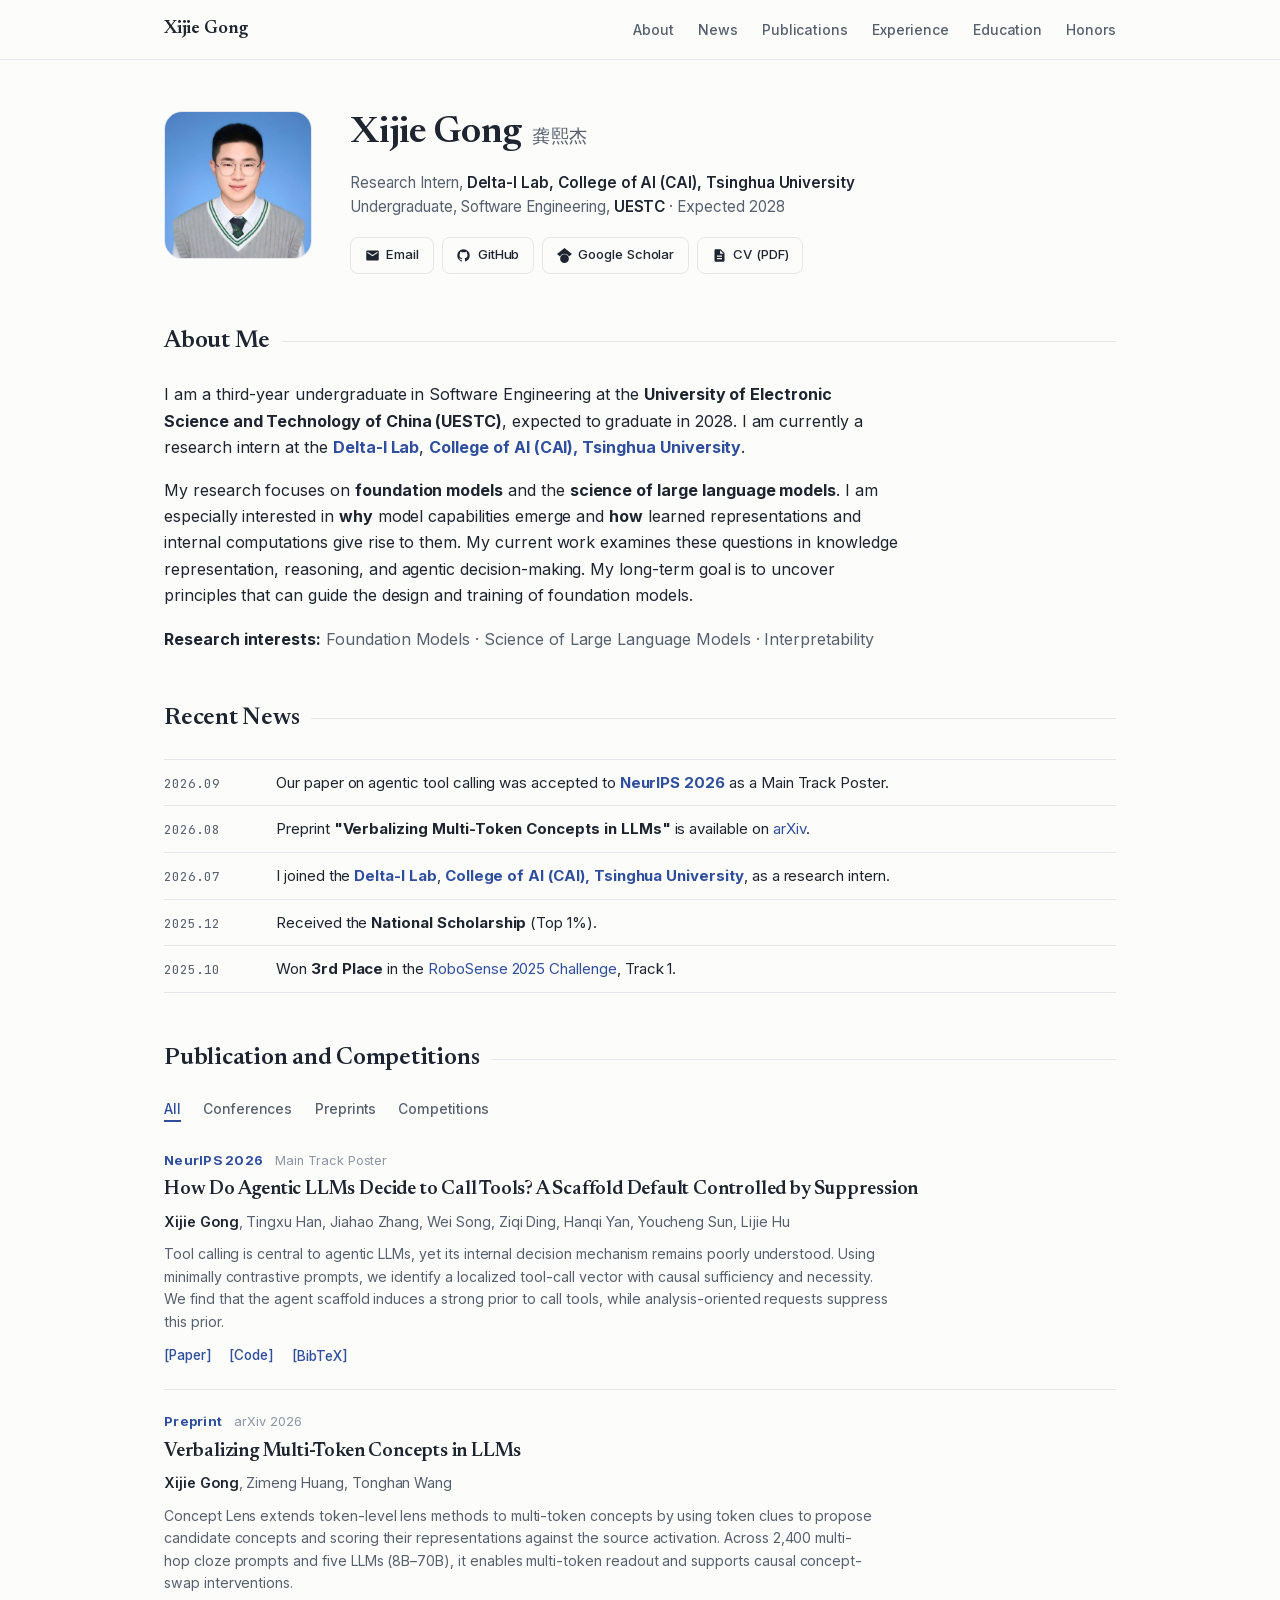
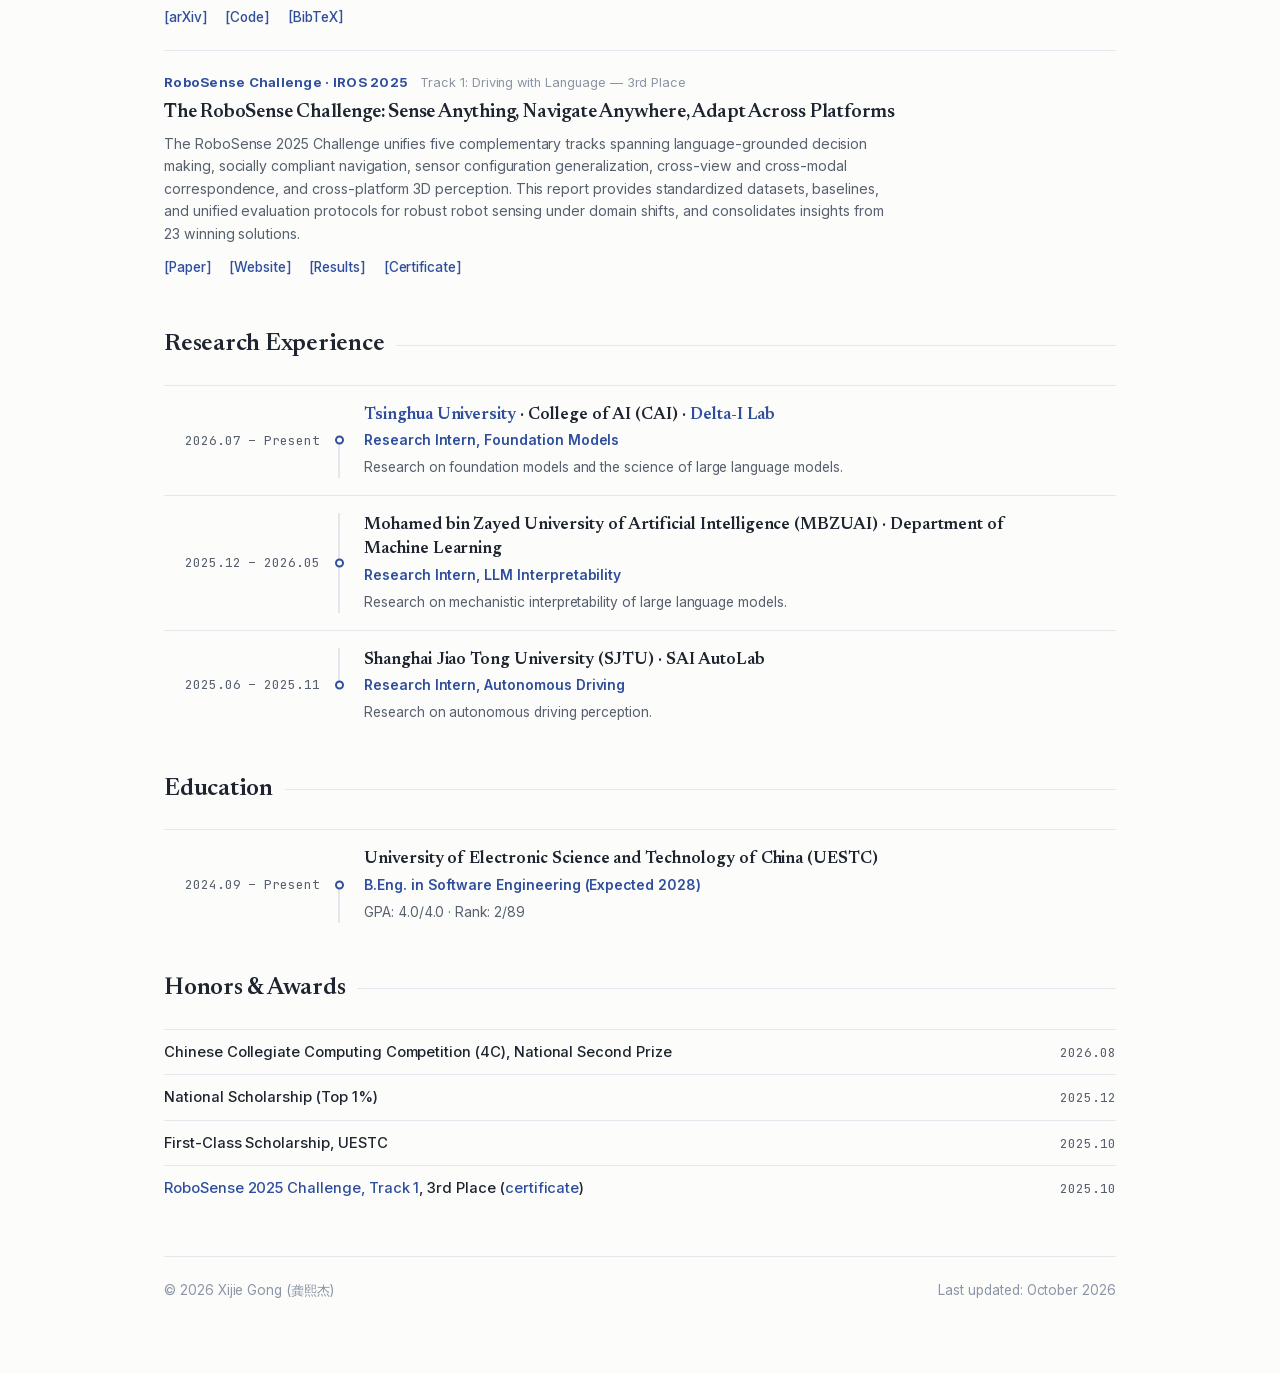
==== index.html @ c019a94d "Update education, news, and research experience sections" ====
<!DOCTYPE html>
<html lang="en">
<head>
  <meta charset="UTF-8">
  <meta name="viewport" content="width=device-width, initial-scale=1.0">
  <title>Xijie Gong (龚熙杰)</title>
  <meta name="description" content="Academic homepage of Xijie Gong (龚熙杰). Third-year undergraduate in Software Engineering at UESTC, research intern at Delta-I Lab, College of AI (CAI), Tsinghua University. Research on foundation models and the science of large language models, spanning knowledge representation, reasoning, and agentic decision-making.">
  <link rel="icon" type="image/svg+xml" href="assets/favicon.svg">
  <link rel="stylesheet" href="assets/fonts/fonts.css">
  <link rel="stylesheet" href="style.css">
</head>
<body>

  <!-- TOP NAVBAR -->
  <nav class="navbar">
    <div class="nav-container">
      <div class="nav-brand">Xijie Gong</div>
      <ul class="nav-links">
        <li><a class="nav-link" href="#about">About</a></li>
        <li><a class="nav-link" href="#news">News</a></li>
        <li><a class="nav-link" href="#publications">Publications</a></li>
        <li><a class="nav-link" href="#experience">Experience</a></li>
        <li><a class="nav-link" href="#education">Education</a></li>
        <li><a class="nav-link" href="#awards">Honors</a></li>
      </ul>
    </div>
  </nav>

  <!-- PAGE CONTENT -->
  <div class="page-wrap">

    <!-- HERO SECTION -->
    <header class="hero" id="home">
      <div class="hero-avatar">
        <img class="avatar-img" src="assets/avatar.jpg" alt="Xijie Gong">
      </div>
      <div class="hero-info">
        <div class="hero-title-row">
          <h1 class="hero-name">Xijie Gong</h1>
          <span class="hero-cn-name">龚熙杰</span>
        </div>
        <div class="hero-affils">
          <div class="hero-affil">Research Intern, <strong>Delta-I Lab, College of AI (CAI), Tsinghua University</strong></div>
          <div class="hero-affil">Undergraduate, Software Engineering, <strong>UESTC</strong> &middot; Expected 2028</div>
        </div>
        <div class="hero-socials">
          <a class="hero-btn" href="mailto:gongxijie99@gmail.com">
            <svg viewBox="0 0 24 24"><path d="M20 4H4c-1.1 0-1.99.9-1.99 2L2 18c0 1.1.9 2 2 2h16c1.1 0 2-.9 2-2V6c0-1.1-.9-2-2-2zm0 4l-8 5-8-5V6l8 5 8-5v2z"/></svg>
            Email
          </a>
          <a class="hero-btn" href="https://github.com/XijieGo" target="_blank" rel="noopener">
            <svg viewBox="0 0 24 24"><path d="M12 2A10 10 0 0 0 2 12c0 4.42 2.87 8.17 6.84 9.5.5.08.66-.23.66-.5v-1.69c-2.77.6-3.36-1.34-3.36-1.34-.46-1.16-1.11-1.47-1.11-1.47-.91-.62.07-.6.07-.6 1 .07 1.53 1.03 1.53 1.03.87 1.52 2.34 1.07 2.91.83.1-.65.35-1.09.63-1.34-2.22-.25-4.55-1.11-4.55-4.92 0-1.11.38-2 1.03-2.71-.1-.25-.45-1.29.1-2.64 0 0 .84-.27 2.75 1.02.79-.22 1.65-.33 2.5-.33.85 0 1.71.11 2.5.33 1.91-1.29 2.75-1.02 2.75-1.02.55 1.35.2 2.39.1 2.64.65.71 1.03 1.6 1.03 2.71 0 3.82-2.34 4.66-4.57 4.91.36.31.69.92.69 1.85V21c0 .27.16.59.67.5C19.14 20.16 22 16.42 22 12A10 10 0 0 0 12 2z"/></svg>
            GitHub
          </a>
          <a class="hero-btn" href="https://scholar.google.com/citations?user=tP0Wqe4AAAAJ&hl=zh-CN" target="_blank" rel="noopener">
            <svg viewBox="0 0 24 24"><path d="M12 24a7 7 0 1 1 0-14 7 7 0 0 1 0 14zm0-24L0 9.5l4.838 3.94A8 8 0 0 1 12 9a8 8 0 0 1 7.162 4.44L24 9.5z"/></svg>
            Google Scholar
          </a>
          <a class="hero-btn" href="assets/cv.pdf" target="_blank" rel="noopener">
            <svg viewBox="0 0 24 24"><path d="M14 2H6c-1.1 0-1.99.9-1.99 2L4 20c0 1.1.89 2 1.99 2H18c1.1 0 2-.9 2-2V8l-6-6zm2 16H8v-2h8v2zm0-4H8v-2h8v2zm-3-5V3.5L18.5 9H13z"/></svg>
            CV (PDF)
          </a>
        </div>
      </div>
    </header>

    <!-- ABOUT ME -->
    <section class="section" id="about">
      <h2 class="section-title">About Me</h2>
      <div class="about">
        <p>
          I am a third-year undergraduate in Software Engineering at the <strong>University of Electronic Science and Technology of China (UESTC)</strong>, expected to graduate in 2028. I am currently a research intern at the <a href="https://tonghanwang.github.io/" target="_blank" rel="noopener"><strong>Delta-I Lab</strong></a>, <a href="https://collegeai.tsinghua.edu.cn/en/" target="_blank" rel="noopener"><strong>College of AI (CAI), Tsinghua University</strong></a>.
        </p>
        <p>
          My research focuses on <strong>foundation models</strong> and the <strong>science of large language models</strong>. I am especially interested in <strong>why</strong> model capabilities emerge and <strong>how</strong> learned representations and internal computations give rise to them. My current work examines these questions in knowledge representation, reasoning, and agentic decision-making. My long-term goal is to uncover principles that can guide the design and training of foundation models.
        </p>
        <p class="research-line">
          <strong>Research interests:</strong> Foundation Models &middot; Science of Large Language Models &middot; Interpretability
        </p>
      </div>
    </section>

    <!-- RECENT NEWS -->
    <section class="section" id="news">
      <h2 class="section-title">Recent News</h2>
      <div class="news-list">
        <div class="news-item">
          <span class="news-date">2026.09</span>
          <span>Our paper on agentic tool calling was accepted to <a href="https://neurips.cc/virtual/2026/poster/148769" target="_blank" rel="noopener"><strong>NeurIPS 2026</strong></a> as a Main Track Poster.</span>
        </div>
        <div class="news-item">
          <span class="news-date">2026.08</span>
          <span>Preprint <strong>"Verbalizing Multi-Token Concepts in LLMs"</strong> is available on <a href="https://arxiv.org/abs/2608.31084" target="_blank" rel="noopener">arXiv</a>.</span>
        </div>
        <div class="news-item">
          <span class="news-date">2026.07</span>
          <span>I joined the <a href="https://tonghanwang.github.io/" target="_blank" rel="noopener"><strong>Delta-I Lab</strong></a>, <a href="https://collegeai.tsinghua.edu.cn/en/" target="_blank" rel="noopener"><strong>College of AI (CAI), Tsinghua University</strong></a>, as a research intern.</span>
        </div>
        <div class="news-item">
          <span class="news-date">2025.12</span>
          <span>Received the <strong>National Scholarship</strong> (Top 1%).</span>
        </div>
        <div class="news-item">
          <span class="news-date">2025.10</span>
          <span>Won <strong>3rd Place</strong> in the <a href="https://robosense2025.github.io/#awards" target="_blank" rel="noopener">RoboSense 2025 Challenge</a>, Track 1.</span>
        </div>
      </div>
    </section>

    <!-- PUBLICATIONS -->
    <section class="section" id="publications">
      <h2 class="section-title">Publication and Competitions</h2>

      <div class="pub-filter-row">
        <button class="filter-btn active" onclick="filterPubs('all', this)">All</button>
        <button class="filter-btn" onclick="filterPubs('conference', this)">Conferences</button>
        <button class="filter-btn" onclick="filterPubs('preprint', this)">Preprints</button>
        <button class="filter-btn" onclick="filterPubs('competition', this)">Competitions</button>
      </div>

      <!-- Paper 1: NeurIPS 2026 -->
      <div class="pub-entry" data-cat="conference">
        <div class="pub-meta">
          <span class="pub-venue">NeurIPS 2026</span>
          <span class="pub-track">Main Track Poster</span>
        </div>
        <h3 class="pub-title">How Do Agentic LLMs Decide to Call Tools? A Scaffold Default Controlled by Suppression</h3>
        <div class="pub-authors">
          <strong>Xijie Gong</strong>, Tingxu Han, Jiahao Zhang, Wei Song, Ziqi Ding, Hanqi Yan, Youcheng Sun, Lijie Hu
        </div>
        <p class="pub-abstract">
          Tool calling is central to agentic LLMs, yet its internal decision mechanism remains poorly understood. Using minimally contrastive prompts, we identify a localized tool-call vector with causal sufficiency and necessity. We find that the agent scaffold induces a strong prior to call tools, while analysis-oriented requests suppress this prior.
        </p>
        <div class="pub-links">
          <a class="btn-link" href="https://neurips.cc/virtual/2026/poster/148769" target="_blank" rel="noopener">[Paper]</a>
          <a class="btn-link" href="https://anonymous.4open.science/r/MI4ToolCalling" target="_blank" rel="noopener">[Code]</a>
          <button class="btn-link" onclick="toggleBib('bib-1')">[BibTeX]</button>
        </div>
        <div class="bibtex-pane" id="bib-1">
          <button class="copy-btn" onclick="copyBib('bib-1')">Copy</button>
@inproceedings{gong2026agentic,
  title     = {How Do Agentic LLMs Decide to Call Tools? A Scaffold Default Controlled by Suppression},
  author    = {Gong, Xijie and Han, Tingxu and Zhang, Jiahao and Song, Wei and Ding, Ziqi and Yan, Hanqi and Sun, Youcheng and Hu, Lijie},
  booktitle = {Advances in Neural Information Processing Systems (NeurIPS)},
  year      = {2026}
}</div>
      </div>

      <!-- Paper 2: Preprint -->
      <div class="pub-entry" data-cat="preprint">
        <div class="pub-meta">
          <span class="pub-venue">Preprint</span>
          <span class="pub-track">arXiv 2026</span>
        </div>
        <h3 class="pub-title">Verbalizing Multi-Token Concepts in LLMs</h3>
        <div class="pub-authors">
          <strong>Xijie Gong</strong>, Zimeng Huang, Tonghan Wang
        </div>
        <p class="pub-abstract">
          Concept Lens extends token-level lens methods to multi-token concepts by using token clues to propose candidate concepts and scoring their representations against the source activation. Across 2,400 multi-hop cloze prompts and five LLMs (8B&ndash;70B), it enables multi-token readout and supports causal concept-swap interventions.
        </p>
        <div class="pub-links">
          <a class="btn-link" href="https://arxiv.org/abs/2608.31084" target="_blank" rel="noopener">[arXiv]</a>
          <a class="btn-link" href="https://github.com/XijieGo/c-lens" target="_blank" rel="noopener">[Code]</a>
          <button class="btn-link" onclick="toggleBib('bib-2')">[BibTeX]</button>
        </div>
        <div class="bibtex-pane" id="bib-2">
          <button class="copy-btn" onclick="copyBib('bib-2')">Copy</button>
@article{gong2026verbalizing,
  title   = {Verbalizing Multi-Token Concepts in LLMs},
  author  = {Gong, Xijie and Huang, Zimeng and Wang, Tonghan},
  journal = {arXiv preprint arXiv:2608.31084},
  year    = {2026}
}</div>
      </div>

      <!-- Challenge: RoboSense Challenge @ IROS 2025 -->
      <div class="pub-entry" data-cat="competition">
        <div class="pub-meta">
          <span class="pub-venue">RoboSense Challenge &middot; IROS 2025</span>
          <span class="pub-track">Track 1: Driving with Language &mdash; 3rd Place</span>
        </div>
        <h3 class="pub-title">The RoboSense Challenge: Sense Anything, Navigate Anywhere, Adapt Across Platforms</h3>
        <p class="pub-abstract">
          The RoboSense 2025 Challenge unifies five complementary tracks spanning language-grounded decision making, socially compliant navigation, sensor configuration generalization, cross-view and cross-modal correspondence, and cross-platform 3D perception. This report provides standardized datasets, baselines, and unified evaluation protocols for robust robot sensing under domain shifts, and consolidates insights from 23 winning solutions.
        </p>
        <div class="pub-links">
          <a class="btn-link" href="https://arxiv.org/abs/2601.05014" target="_blank" rel="noopener">[Paper]</a>
          <a class="btn-link" href="https://robosense2025.github.io/" target="_blank" rel="noopener">[Website]</a>
          <a class="btn-link" href="https://robosense2025.github.io/#awards" target="_blank" rel="noopener">[Results]</a>
          <a class="btn-link" href="https://github.com/robosense2025/toolkit/blob/main/certificates/Track1_AutoRobots.pdf" target="_blank" rel="noopener">[Certificate]</a>
        </div>
      </div>
    </section>

    <!-- RESEARCH EXPERIENCE -->
    <section class="section" id="experience">
      <h2 class="section-title">Research Experience</h2>
      <div class="exp-list">
        <div class="exp-block">
          <div class="exp-time">2026.07 &ndash; Present</div>
          <div class="exp-main">
            <div class="exp-title"><a href="https://collegeai.tsinghua.edu.cn/en/" target="_blank" rel="noopener">Tsinghua University</a> &middot; College of AI (CAI) &middot; <a href="https://tonghanwang.github.io/" target="_blank" rel="noopener">Delta-I Lab</a></div>
            <div class="exp-sub">Research Intern, Foundation Models</div>
            <div class="exp-desc">
              Research on foundation models and the science of large language models.
            </div>
          </div>
        </div>
        <div class="exp-block">
          <div class="exp-time">2025.12 &ndash; 2026.05</div>
          <div class="exp-main">
            <div class="exp-title">Mohamed bin Zayed University of Artificial Intelligence (MBZUAI) &middot; Department of Machine Learning</div>
            <div class="exp-sub">Research Intern, LLM Interpretability</div>
            <div class="exp-desc">
              Research on mechanistic interpretability of large language models.
            </div>
          </div>
        </div>
        <div class="exp-block">
          <div class="exp-time">2025.06 &ndash; 2025.11</div>
          <div class="exp-main">
            <div class="exp-title">Shanghai Jiao Tong University (SJTU) &middot; SAI AutoLab</div>
            <div class="exp-sub">Research Intern, Autonomous Driving</div>
            <div class="exp-desc">
              Research on autonomous driving perception.
            </div>
          </div>
        </div>
      </div>
    </section>

    <!-- EDUCATION -->
    <section class="section" id="education">
      <h2 class="section-title">Education</h2>
      <div class="exp-list">
        <div class="exp-block">
          <div class="exp-time">2024.09 &ndash; Present</div>
          <div class="exp-main">
            <div class="exp-title">University of Electronic Science and Technology of China (UESTC)</div>
            <div class="exp-sub">B.Eng. in Software Engineering (Expected 2028)</div>
            <div class="exp-desc">GPA: 4.0/4.0 &middot; Rank: 2/89</div>
          </div>
        </div>
      </div>
    </section>

    <!-- HONORS -->
    <section class="section" id="awards">
      <h2 class="section-title">Honors &amp; Awards</h2>
      <div class="award-list">
        <div class="award-row">
          <span class="award-title">Chinese Collegiate Computing Competition (4C), National Second Prize</span>
          <span class="award-date">2026.08</span>
        </div>
        <div class="award-row">
          <span class="award-title">National Scholarship (Top 1%)</span>
          <span class="award-date">2025.12</span>
        </div>
        <div class="award-row">
          <span class="award-title">First-Class Scholarship, UESTC</span>
          <span class="award-date">2025.10</span>
        </div>
        <div class="award-row">
          <span class="award-title"><a href="https://robosense2025.github.io/#awards" target="_blank" rel="noopener">RoboSense 2025 Challenge, Track 1</a>, 3rd Place (<a href="https://github.com/robosense2025/toolkit/blob/main/certificates/Track1_AutoRobots.pdf" target="_blank" rel="noopener">certificate</a>)</span>
          <span class="award-date">2025.10</span>
        </div>
      </div>
    </section>

    <!-- FOOTER -->
    <footer class="site-footer">
      <span>&copy; 2026 Xijie Gong (龚熙杰)</span>
      <span>Last updated: October 2026</span>
    </footer>

  </div>

  <script>
    // BibTeX toggler
    function toggleBib(id) {
      const box = document.getElementById(id);
      if (box) {
        box.classList.toggle('show');
      }
    }

    function copyBib(id) {
      const box = document.getElementById(id);
      if (box) {
        const text = box.innerText.replace('Copy', '').trim();
        navigator.clipboard.writeText(text).then(() => {
          const btn = box.querySelector('.copy-btn');
          if (btn) {
            btn.textContent = 'Copied!';
            setTimeout(() => { btn.textContent = 'Copy'; }, 2000);
          }
        });
      }
    }

    // Publication filter
    function filterPubs(cat, el) {
      const btns = document.querySelectorAll('.filter-btn');
      btns.forEach(b => b.classList.remove('active'));
      el.classList.add('active');

      const entries = document.querySelectorAll('.pub-entry');
      entries.forEach(entry => {
        if (cat === 'all' || entry.getAttribute('data-cat') === cat) {
          entry.style.display = 'block';
        } else {
          entry.style.display = 'none';
        }
      });
    }
  </script>
</body>
</html>
---- assets/fonts/fonts.css ----
/* Locally Hosted Google Fonts for 100% Reliability and Speed */

/* latin-ext */
@font-face {
  font-family: 'Inter';
  font-style: normal;
  font-weight: 400;
  font-display: swap;
  src: url(inter_normal_400_0.woff2) format('woff2');
  unicode-range: U+0100-02BA, U+02BD-02C5, U+02C7-02CC, U+02CE-02D7, U+02DD-02FF, U+0304, U+0308, U+0329, U+1D00-1DBF, U+1E00-1E9F, U+1EF2-1EFF, U+2020, U+20A0-20AB, U+20AD-20C0, U+2113, U+2C60-2C7F, U+A720-A7FF;
}

/* latin */
@font-face {
  font-family: 'Inter';
  font-style: normal;
  font-weight: 400;
  font-display: swap;
  src: url(inter_normal_400_1.woff2) format('woff2');
  unicode-range: U+0000-00FF, U+0131, U+0152-0153, U+02BB-02BC, U+02C6, U+02DA, U+02DC, U+0304, U+0308, U+0329, U+2000-206F, U+20AC, U+2122, U+2191, U+2193, U+2212, U+2215, U+FEFF, U+FFFD;
}

/* latin-ext */
@font-face {
  font-family: 'Inter';
  font-style: normal;
  font-weight: 500;
  font-display: swap;
  src: url(inter_normal_400_0.woff2) format('woff2');
  unicode-range: U+0100-02BA, U+02BD-02C5, U+02C7-02CC, U+02CE-02D7, U+02DD-02FF, U+0304, U+0308, U+0329, U+1D00-1DBF, U+1E00-1E9F, U+1EF2-1EFF, U+2020, U+20A0-20AB, U+20AD-20C0, U+2113, U+2C60-2C7F, U+A720-A7FF;
}

/* latin */
@font-face {
  font-family: 'Inter';
  font-style: normal;
  font-weight: 500;
  font-display: swap;
  src: url(inter_normal_400_1.woff2) format('woff2');
  unicode-range: U+0000-00FF, U+0131, U+0152-0153, U+02BB-02BC, U+02C6, U+02DA, U+02DC, U+0304, U+0308, U+0329, U+2000-206F, U+20AC, U+2122, U+2191, U+2193, U+2212, U+2215, U+FEFF, U+FFFD;
}

/* latin-ext */
@font-face {
  font-family: 'Inter';
  font-style: normal;
  font-weight: 600;
  font-display: swap;
  src: url(inter_normal_400_0.woff2) format('woff2');
  unicode-range: U+0100-02BA, U+02BD-02C5, U+02C7-02CC, U+02CE-02D7, U+02DD-02FF, U+0304, U+0308, U+0329, U+1D00-1DBF, U+1E00-1E9F, U+1EF2-1EFF, U+2020, U+20A0-20AB, U+20AD-20C0, U+2113, U+2C60-2C7F, U+A720-A7FF;
}

/* latin */
@font-face {
  font-family: 'Inter';
  font-style: normal;
  font-weight: 600;
  font-display: swap;
  src: url(inter_normal_400_1.woff2) format('woff2');
  unicode-range: U+0000-00FF, U+0131, U+0152-0153, U+02BB-02BC, U+02C6, U+02DA, U+02DC, U+0304, U+0308, U+0329, U+2000-206F, U+20AC, U+2122, U+2191, U+2193, U+2212, U+2215, U+FEFF, U+FFFD;
}

/* latin-ext */
@font-face {
  font-family: 'Inter';
  font-style: normal;
  font-weight: 700;
  font-display: swap;
  src: url(inter_normal_400_0.woff2) format('woff2');
  unicode-range: U+0100-02BA, U+02BD-02C5, U+02C7-02CC, U+02CE-02D7, U+02DD-02FF, U+0304, U+0308, U+0329, U+1D00-1DBF, U+1E00-1E9F, U+1EF2-1EFF, U+2020, U+20A0-20AB, U+20AD-20C0, U+2113, U+2C60-2C7F, U+A720-A7FF;
}

/* latin */
@font-face {
  font-family: 'Inter';
  font-style: normal;
  font-weight: 700;
  font-display: swap;
  src: url(inter_normal_400_1.woff2) format('woff2');
  unicode-range: U+0000-00FF, U+0131, U+0152-0153, U+02BB-02BC, U+02C6, U+02DA, U+02DC, U+0304, U+0308, U+0329, U+2000-206F, U+20AC, U+2122, U+2191, U+2193, U+2212, U+2215, U+FEFF, U+FFFD;
}

/* latin-ext */
@font-face {
  font-family: 'JetBrains Mono';
  font-style: normal;
  font-weight: 400;
  font-display: swap;
  src: url(jetbrains_mono_normal_400_8.woff2) format('woff2');
  unicode-range: U+0100-02BA, U+02BD-02C5, U+02C7-02CC, U+02CE-02D7, U+02DD-02FF, U+0304, U+0308, U+0329, U+1D00-1DBF, U+1E00-1E9F, U+1EF2-1EFF, U+2020, U+20A0-20AB, U+20AD-20C0, U+2113, U+2C60-2C7F, U+A720-A7FF;
}

/* latin */
@font-face {
  font-family: 'JetBrains Mono';
  font-style: normal;
  font-weight: 400;
  font-display: swap;
  src: url(jetbrains_mono_normal_400_9.woff2) format('woff2');
  unicode-range: U+0000-00FF, U+0131, U+0152-0153, U+02BB-02BC, U+02C6, U+02DA, U+02DC, U+0304, U+0308, U+0329, U+2000-206F, U+20AC, U+2122, U+2191, U+2193, U+2212, U+2215, U+FEFF, U+FFFD;
}

/* latin-ext */
@font-face {
  font-family: 'JetBrains Mono';
  font-style: normal;
  font-weight: 500;
  font-display: swap;
  src: url(jetbrains_mono_normal_400_8.woff2) format('woff2');
  unicode-range: U+0100-02BA, U+02BD-02C5, U+02C7-02CC, U+02CE-02D7, U+02DD-02FF, U+0304, U+0308, U+0329, U+1D00-1DBF, U+1E00-1E9F, U+1EF2-1EFF, U+2020, U+20A0-20AB, U+20AD-20C0, U+2113, U+2C60-2C7F, U+A720-A7FF;
}

/* latin */
@font-face {
  font-family: 'JetBrains Mono';
  font-style: normal;
  font-weight: 500;
  font-display: swap;
  src: url(jetbrains_mono_normal_400_9.woff2) format('woff2');
  unicode-range: U+0000-00FF, U+0131, U+0152-0153, U+02BB-02BC, U+02C6, U+02DA, U+02DC, U+0304, U+0308, U+0329, U+2000-206F, U+20AC, U+2122, U+2191, U+2193, U+2212, U+2215, U+FEFF, U+FFFD;
}

/* latin-ext */
@font-face {
  font-family: 'JetBrains Mono';
  font-style: normal;
  font-weight: 600;
  font-display: swap;
  src: url(jetbrains_mono_normal_400_8.woff2) format('woff2');
  unicode-range: U+0100-02BA, U+02BD-02C5, U+02C7-02CC, U+02CE-02D7, U+02DD-02FF, U+0304, U+0308, U+0329, U+1D00-1DBF, U+1E00-1E9F, U+1EF2-1EFF, U+2020, U+20A0-20AB, U+20AD-20C0, U+2113, U+2C60-2C7F, U+A720-A7FF;
}

/* latin */
@font-face {
  font-family: 'JetBrains Mono';
  font-style: normal;
  font-weight: 600;
  font-display: swap;
  src: url(jetbrains_mono_normal_400_9.woff2) format('woff2');
  unicode-range: U+0000-00FF, U+0131, U+0152-0153, U+02BB-02BC, U+02C6, U+02DA, U+02DC, U+0304, U+0308, U+0329, U+2000-206F, U+20AC, U+2122, U+2191, U+2193, U+2212, U+2215, U+FEFF, U+FFFD;
}

/* latin-ext */
@font-face {
  font-family: 'Newsreader';
  font-style: italic;
  font-weight: 400;
  font-display: swap;
  src: url(newsreader_italic_400_14.woff2) format('woff2');
  unicode-range: U+0100-02BA, U+02BD-02C5, U+02C7-02CC, U+02CE-02D7, U+02DD-02FF, U+0304, U+0308, U+0329, U+1D00-1DBF, U+1E00-1E9F, U+1EF2-1EFF, U+2020, U+20A0-20AB, U+20AD-20C0, U+2113, U+2C60-2C7F, U+A720-A7FF;
}

/* latin */
@font-face {
  font-family: 'Newsreader';
  font-style: italic;
  font-weight: 400;
  font-display: swap;
  src: url(newsreader_italic_400_15.woff2) format('woff2');
  unicode-range: U+0000-00FF, U+0131, U+0152-0153, U+02BB-02BC, U+02C6, U+02DA, U+02DC, U+0304, U+0308, U+0329, U+2000-206F, U+20AC, U+2122, U+2191, U+2193, U+2212, U+2215, U+FEFF, U+FFFD;
}

/* latin-ext */
@font-face {
  font-family: 'Newsreader';
  font-style: normal;
  font-weight: 400;
  font-display: swap;
  src: url(newsreader_normal_400_16.woff2) format('woff2');
  unicode-range: U+0100-02BA, U+02BD-02C5, U+02C7-02CC, U+02CE-02D7, U+02DD-02FF, U+0304, U+0308, U+0329, U+1D00-1DBF, U+1E00-1E9F, U+1EF2-1EFF, U+2020, U+20A0-20AB, U+20AD-20C0, U+2113, U+2C60-2C7F, U+A720-A7FF;
}

/* latin */
@font-face {
  font-family: 'Newsreader';
  font-style: normal;
  font-weight: 400;
  font-display: swap;
  src: url(newsreader_normal_400_17.woff2) format('woff2');
  unicode-range: U+0000-00FF, U+0131, U+0152-0153, U+02BB-02BC, U+02C6, U+02DA, U+02DC, U+0304, U+0308, U+0329, U+2000-206F, U+20AC, U+2122, U+2191, U+2193, U+2212, U+2215, U+FEFF, U+FFFD;
}

/* latin-ext */
@font-face {
  font-family: 'Newsreader';
  font-style: normal;
  font-weight: 600;
  font-display: swap;
  src: url(newsreader_normal_400_16.woff2) format('woff2');
  unicode-range: U+0100-02BA, U+02BD-02C5, U+02C7-02CC, U+02CE-02D7, U+02DD-02FF, U+0304, U+0308, U+0329, U+1D00-1DBF, U+1E00-1E9F, U+1EF2-1EFF, U+2020, U+20A0-20AB, U+20AD-20C0, U+2113, U+2C60-2C7F, U+A720-A7FF;
}

/* latin */
@font-face {
  font-family: 'Newsreader';
  font-style: normal;
  font-weight: 600;
  font-display: swap;
  src: url(newsreader_normal_400_17.woff2) format('woff2');
  unicode-range: U+0000-00FF, U+0131, U+0152-0153, U+02BB-02BC, U+02C6, U+02DA, U+02DC, U+0304, U+0308, U+0329, U+2000-206F, U+20AC, U+2122, U+2191, U+2193, U+2212, U+2215, U+FEFF, U+FFFD;
}

/* latin-ext */
@font-face {
  font-family: 'Newsreader';
  font-style: normal;
  font-weight: 700;
  font-display: swap;
  src: url(newsreader_normal_400_16.woff2) format('woff2');
  unicode-range: U+0100-02BA, U+02BD-02C5, U+02C7-02CC, U+02CE-02D7, U+02DD-02FF, U+0304, U+0308, U+0329, U+1D00-1DBF, U+1E00-1E9F, U+1EF2-1EFF, U+2020, U+20A0-20AB, U+20AD-20C0, U+2113, U+2C60-2C7F, U+A720-A7FF;
}

/* latin */
@font-face {
  font-family: 'Newsreader';
  font-style: normal;
  font-weight: 700;
  font-display: swap;
  src: url(newsreader_normal_400_17.woff2) format('woff2');
  unicode-range: U+0000-00FF, U+0131, U+0152-0153, U+02BB-02BC, U+02C6, U+02DA, U+02DC, U+0304, U+0308, U+0329, U+2000-206F, U+20AC, U+2122, U+2191, U+2193, U+2212, U+2215, U+FEFF, U+FFFD;
}

/* latin-ext */
@font-face {
  font-family: 'Plus Jakarta Sans';
  font-style: normal;
  font-weight: 400;
  font-display: swap;
  src: url(plus_jakarta_sans_normal_400_22.woff2) format('woff2');
  unicode-range: U+0100-02BA, U+02BD-02C5, U+02C7-02CC, U+02CE-02D7, U+02DD-02FF, U+0304, U+0308, U+0329, U+1D00-1DBF, U+1E00-1E9F, U+1EF2-1EFF, U+2020, U+20A0-20AB, U+20AD-20C0, U+2113, U+2C60-2C7F, U+A720-A7FF;
}

/* latin */
@font-face {
  font-family: 'Plus Jakarta Sans';
  font-style: normal;
  font-weight: 400;
  font-display: swap;
  src: url(plus_jakarta_sans_normal_400_23.woff2) format('woff2');
  unicode-range: U+0000-00FF, U+0131, U+0152-0153, U+02BB-02BC, U+02C6, U+02DA, U+02DC, U+0304, U+0308, U+0329, U+2000-206F, U+20AC, U+2122, U+2191, U+2193, U+2212, U+2215, U+FEFF, U+FFFD;
}

/* latin-ext */
@font-face {
  font-family: 'Plus Jakarta Sans';
  font-style: normal;
  font-weight: 500;
  font-display: swap;
  src: url(plus_jakarta_sans_normal_400_22.woff2) format('woff2');
  unicode-range: U+0100-02BA, U+02BD-02C5, U+02C7-02CC, U+02CE-02D7, U+02DD-02FF, U+0304, U+0308, U+0329, U+1D00-1DBF, U+1E00-1E9F, U+1EF2-1EFF, U+2020, U+20A0-20AB, U+20AD-20C0, U+2113, U+2C60-2C7F, U+A720-A7FF;
}

/* latin */
@font-face {
  font-family: 'Plus Jakarta Sans';
  font-style: normal;
  font-weight: 500;
  font-display: swap;
  src: url(plus_jakarta_sans_normal_400_23.woff2) format('woff2');
  unicode-range: U+0000-00FF, U+0131, U+0152-0153, U+02BB-02BC, U+02C6, U+02DA, U+02DC, U+0304, U+0308, U+0329, U+2000-206F, U+20AC, U+2122, U+2191, U+2193, U+2212, U+2215, U+FEFF, U+FFFD;
}

/* latin-ext */
@font-face {
  font-family: 'Plus Jakarta Sans';
  font-style: normal;
  font-weight: 600;
  font-display: swap;
  src: url(plus_jakarta_sans_normal_400_22.woff2) format('woff2');
  unicode-range: U+0100-02BA, U+02BD-02C5, U+02C7-02CC, U+02CE-02D7, U+02DD-02FF, U+0304, U+0308, U+0329, U+1D00-1DBF, U+1E00-1E9F, U+1EF2-1EFF, U+2020, U+20A0-20AB, U+20AD-20C0, U+2113, U+2C60-2C7F, U+A720-A7FF;
}

/* latin */
@font-face {
  font-family: 'Plus Jakarta Sans';
  font-style: normal;
  font-weight: 600;
  font-display: swap;
  src: url(plus_jakarta_sans_normal_400_23.woff2) format('woff2');
  unicode-range: U+0000-00FF, U+0131, U+0152-0153, U+02BB-02BC, U+02C6, U+02DA, U+02DC, U+0304, U+0308, U+0329, U+2000-206F, U+20AC, U+2122, U+2191, U+2193, U+2212, U+2215, U+FEFF, U+FFFD;
}

/* latin-ext */
@font-face {
  font-family: 'Plus Jakarta Sans';
  font-style: normal;
  font-weight: 700;
  font-display: swap;
  src: url(plus_jakarta_sans_normal_400_22.woff2) format('woff2');
  unicode-range: U+0100-02BA, U+02BD-02C5, U+02C7-02CC, U+02CE-02D7, U+02DD-02FF, U+0304, U+0308, U+0329, U+1D00-1DBF, U+1E00-1E9F, U+1EF2-1EFF, U+2020, U+20A0-20AB, U+20AD-20C0, U+2113, U+2C60-2C7F, U+A720-A7FF;
}

/* latin */
@font-face {
  font-family: 'Plus Jakarta Sans';
  font-style: normal;
  font-weight: 700;
  font-display: swap;
  src: url(plus_jakarta_sans_normal_400_23.woff2) format('woff2');
  unicode-range: U+0000-00FF, U+0131, U+0152-0153, U+02BB-02BC, U+02C6, U+02DA, U+02DC, U+0304, U+0308, U+0329, U+2000-206F, U+20AC, U+2122, U+2191, U+2193, U+2212, U+2215, U+FEFF, U+FFFD;
}

/* latin-ext */
@font-face {
  font-family: 'Plus Jakarta Sans';
  font-style: normal;
  font-weight: 800;
  font-display: swap;
  src: url(plus_jakarta_sans_normal_400_22.woff2) format('woff2');
  unicode-range: U+0100-02BA, U+02BD-02C5, U+02C7-02CC, U+02CE-02D7, U+02DD-02FF, U+0304, U+0308, U+0329, U+1D00-1DBF, U+1E00-1E9F, U+1EF2-1EFF, U+2020, U+20A0-20AB, U+20AD-20C0, U+2113, U+2C60-2C7F, U+A720-A7FF;
}

/* latin */
@font-face {
  font-family: 'Plus Jakarta Sans';
  font-style: normal;
  font-weight: 800;
  font-display: swap;
  src: url(plus_jakarta_sans_normal_400_23.woff2) format('woff2');
  unicode-range: U+0000-00FF, U+0131, U+0152-0153, U+02BB-02BC, U+02C6, U+02DA, U+02DC, U+0304, U+0308, U+0329, U+2000-206F, U+20AC, U+2122, U+2191, U+2193, U+2212, U+2215, U+FEFF, U+FFFD;
}
---- style.css ----
/* ========================================================
   Version 3: Quiet Academic Theme
   Flat layout, hairline separators, no cards, no emojis.
   Tailored for Xijie Gong (龚熙杰)
   ======================================================== */

:root {
  --bg-page: #fcfcfa;
  --bg-nav: rgba(252, 252, 250, 0.9);
  --text-main: #1e2530;
  --text-muted: #57606f;
  --text-light: #8b95a5;
  --border: #e4e7ec;
  --primary: #2f4f9e;
  --primary-hover: #22397a;
  --code-bg: #141a26;
  --code-text: #e3e9f2;
  --font-sans: 'Inter', -apple-system, BlinkMacSystemFont, "PingFang SC", "Hiragino Sans GB", "Microsoft YaHei", "Noto Sans SC", sans-serif;
  --font-serif: 'Newsreader', Georgia, 'Times New Roman', 'Songti SC', 'Noto Serif SC', serif;
  --font-mono: 'JetBrains Mono', 'SFMono-Regular', Consolas, monospace;
  --font-body: var(--font-sans);
  --font-heading: var(--font-serif);
  --transition: all 0.2s cubic-bezier(0.4, 0, 0.2, 1);
}

* {
  box-sizing: border-box;
  margin: 0;
  padding: 0;
}

html {
  scroll-behavior: smooth;
  font-size: 16px;
}

body {
  background: var(--bg-page);
  color: var(--text-main);
  font-family: var(--font-body);
  font-size: 1rem;
  line-height: 1.65;
  letter-spacing: -0.003em;
  -webkit-font-smoothing: antialiased;
  min-width: 320px;
}

a {
  color: var(--primary);
  text-decoration: none;
  transition: var(--transition);
}

a:hover {
  color: var(--primary-hover);
  text-decoration: underline;
  text-underline-offset: 3px;
}

::selection {
  background: rgba(47, 79, 158, 0.14);
}

/* NAVBAR */
.navbar {
  position: sticky;
  top: 0;
  z-index: 100;
  backdrop-filter: blur(12px);
  -webkit-backdrop-filter: blur(12px);
  background: var(--bg-nav);
  border-bottom: 1px solid var(--border);
}

.nav-container {
  max-width: 1000px;
  margin: 0 auto;
  padding: 0.9rem 1.5rem;
  display: flex;
  align-items: center;
  justify-content: space-between;
}

.nav-brand {
  font-family: var(--font-heading);
  font-weight: 600;
  font-size: 1.15rem;
  letter-spacing: -0.01em;
  color: var(--text-main);
}

.nav-links {
  display: flex;
  align-items: center;
  gap: 1.5rem;
  list-style: none;
}

.nav-link {
  font-size: 0.88rem;
  font-weight: 500;
  color: var(--text-muted);
}

.nav-link:hover {
  color: var(--primary);
  text-decoration: none;
}

/* MAIN CONTAINER */
.page-wrap {
  max-width: 1000px;
  margin: 0 auto;
  padding: 2.75rem 1.5rem 4.5rem;
}

/* SECTION COMMON */
.section {
  margin-bottom: 2.9rem;
  scroll-margin-top: 4.5rem;
}

.section-title {
  font-family: var(--font-heading);
  font-size: 1.5rem;
  font-weight: 600;
  letter-spacing: -0.01em;
  color: var(--text-main);
  margin-bottom: 1.25rem;
  display: flex;
  align-items: center;
  gap: 0.75rem;
}

.section-title::after {
  content: "";
  flex: 1;
  height: 1px;
  background: var(--border);
}

/* HERO SECTION */
.hero {
  display: flex;
  align-items: center;
  gap: 2.4rem;
  margin-bottom: 3rem;
}

.hero-avatar {
  flex-shrink: 0;
}

.avatar-img {
  width: 148px;
  height: 148px;
  border-radius: 18px;
  object-fit: cover;
  border: 1px solid var(--border);
}

.hero-info {
  flex: 1;
  min-width: 0;
}

.hero-title-row {
  display: flex;
  align-items: baseline;
  gap: 0.7rem;
  margin-bottom: 0.4rem;
}

.hero-name {
  font-family: var(--font-heading);
  font-size: 2.3rem;
  font-weight: 600;
  letter-spacing: -0.02em;
  color: var(--text-main);
}

.hero-cn-name {
  font-size: 1.15rem;
  font-weight: 500;
  color: var(--text-muted);
  font-family: "PingFang SC", "Hiragino Sans GB", "Microsoft YaHei", "Noto Sans SC", sans-serif;
  letter-spacing: 0.02em;
}

.hero-affils {
  margin-bottom: 1.15rem;
}

.hero-affil {
  font-size: 0.95rem;
  color: var(--text-muted);
  line-height: 1.55;
}

.hero-affil strong {
  color: var(--text-main);
  font-weight: 600;
}

.hero-socials {
  display: flex;
  flex-wrap: wrap;
  gap: 0.5rem;
}

.hero-btn {
  display: inline-flex;
  align-items: center;
  gap: 0.4rem;
  padding: 0.42rem 0.85rem;
  border: 1px solid var(--border);
  border-radius: 8px;
  font-size: 0.82rem;
  font-weight: 500;
  color: var(--text-main);
  background: transparent;
  transition: var(--transition);
}

.hero-btn svg {
  width: 15px;
  height: 15px;
  fill: currentColor;
}

.hero-btn:hover {
  border-color: var(--primary);
  color: var(--primary);
  text-decoration: none;
}

/* ABOUT */
.about p {
  margin-bottom: 1rem;
  font-size: 1rem;
  max-width: 46rem;
  text-wrap: pretty;
}

.about p:last-child {
  margin-bottom: 0;
}

.research-line {
  margin-top: 1.1rem;
  font-size: 0.95rem;
  color: var(--text-muted);
}

.research-line strong {
  color: var(--text-main);
}

/* NEWS */
.news-list {
  border-top: 1px solid var(--border);
}

.news-item {
  display: grid;
  grid-template-columns: 92px minmax(0, 1fr);
  gap: 1.25rem;
  padding: 0.7rem 0;
  border-bottom: 1px solid var(--border);
  font-size: 0.94rem;
  line-height: 1.55;
  align-items: baseline;
  text-wrap: pretty;
}

.news-date {
  font-family: var(--font-mono);
  font-size: 0.8rem;
  color: var(--text-muted);
  font-variant-numeric: tabular-nums;
  white-space: nowrap;
}

/* PUBLICATIONS */
.pub-filter-row {
  display: flex;
  gap: 1.4rem;
  margin-bottom: 0.4rem;
}

.filter-btn {
  background: none;
  border: none;
  border-bottom: 2px solid transparent;
  padding: 0.15rem 0;
  cursor: pointer;
  font-family: var(--font-body);
  font-size: 0.86rem;
  font-weight: 500;
  color: var(--text-muted);
  transition: var(--transition);
}

.filter-btn:hover {
  color: var(--primary);
}

.filter-btn.active {
  color: var(--primary);
  border-bottom-color: var(--primary);
}

.pub-entry {
  padding: 1.35rem 0;
  border-bottom: 1px solid var(--border);
}

.pub-entry:last-of-type {
  border-bottom: none;
  padding-bottom: 0;
}

.pub-meta {
  display: flex;
  align-items: baseline;
  gap: 0.75rem;
  flex-wrap: wrap;
  margin-bottom: 0.3rem;
}

.pub-venue {
  font-size: 0.82rem;
  font-weight: 700;
  color: var(--primary);
  letter-spacing: 0.02em;
}

.pub-track {
  font-size: 0.8rem;
  color: var(--text-light);
}

.pub-title {
  font-family: var(--font-heading);
  font-size: 1.22rem;
  font-weight: 600;
  line-height: 1.4;
  letter-spacing: -0.01em;
  color: var(--text-main);
  margin-bottom: 0.4rem;
  text-wrap: pretty;
}

.pub-authors {
  font-size: 0.9rem;
  color: var(--text-muted);
  margin-bottom: 0.6rem;
}

.pub-authors strong {
  color: var(--text-main);
  font-weight: 600;
}

.pub-abstract {
  font-size: 0.88rem;
  color: var(--text-muted);
  line-height: 1.6;
  margin-bottom: 0.7rem;
  max-width: 46rem;
  text-wrap: pretty;
}

.pub-links {
  display: flex;
  flex-wrap: wrap;
  gap: 1.1rem;
}

.btn-link {
  background: none;
  border: none;
  padding: 0;
  cursor: pointer;
  font-family: var(--font-body);
  font-size: 0.85rem;
  font-weight: 500;
  color: var(--primary);
  transition: var(--transition);
}

.btn-link:hover {
  color: var(--primary-hover);
  text-decoration: underline;
  text-underline-offset: 3px;
}

.bibtex-pane {
  display: none;
  margin-top: 0.75rem;
  padding: 0.9rem 1rem;
  background: var(--code-bg);
  color: var(--code-text);
  font-family: var(--font-mono);
  font-size: 0.78rem;
  line-height: 1.55;
  border-radius: 8px;
  position: relative;
  white-space: pre-wrap;
}

.bibtex-pane.show {
  display: block;
}

.copy-btn {
  position: absolute;
  top: 0.5rem;
  right: 0.5rem;
  background: rgba(255, 255, 255, 0.12);
  color: #fff;
  border: none;
  font-size: 0.72rem;
  padding: 0.2rem 0.55rem;
  border-radius: 4px;
  cursor: pointer;
}

.copy-btn:hover {
  background: rgba(255, 255, 255, 0.28);
}

/* EXPERIENCE: left-hand date timeline */
.exp-list {
  border-top: 1px solid var(--border);
}

.exp-block {
  display: grid;
  grid-template-columns: 11rem minmax(0, 1fr);
  column-gap: 1.5rem;
  padding: 1.05rem 0;
  border-bottom: 1px solid var(--border);
  position: relative;
}

.exp-block:last-child {
  border-bottom: none;
  padding-bottom: 0;
}

.exp-time {
  grid-column: 1;
  grid-row: 1;
  position: relative;
  margin: 0;
  padding-right: 1.25rem;
  display: flex;
  align-items: center;
  justify-content: flex-end;
  font-family: var(--font-mono);
  font-size: 0.8rem;
  line-height: 1.4;
  color: var(--text-muted);
  font-variant-numeric: tabular-nums;
  text-align: right;
  white-space: nowrap;
}

.exp-time::after {
  content: "";
  position: absolute;
  right: 0;
  top: 0;
  bottom: 0;
  width: 2px;
  background: var(--border);
}

.exp-block:first-child .exp-time::after {
  top: 50%;
}

.exp-block:last-child .exp-time::after {
  bottom: auto;
  height: 50%;
}

.exp-time::before {
  content: "";
  position: absolute;
  right: -4px;
  top: 50%;
  transform: translateY(-50%);
  z-index: 1;
  width: 9px;
  height: 9px;
  border-radius: 50%;
  background: var(--bg-page);
  border: 2px solid var(--primary);
  box-sizing: border-box;
}

.exp-main {
  grid-column: 2;
  grid-row: 1;
  min-width: 0;
}

.exp-title {
  font-family: var(--font-heading);
  font-size: 1.05rem;
  font-weight: 600;
  line-height: 1.45;
  color: var(--text-main);
  text-wrap: pretty;
}

.exp-sub {
  font-size: 0.87rem;
  font-weight: 600;
  color: var(--primary);
  margin: 0.15rem 0 0.25rem;
}

.exp-desc {
  font-size: 0.86rem;
  color: var(--text-muted);
  line-height: 1.6;
  text-wrap: pretty;
}

/* HONORS */
.award-list {
  border-top: 1px solid var(--border);
}

.award-row {
  display: flex;
  justify-content: space-between;
  align-items: baseline;
  gap: 1rem;
  padding: 0.7rem 0;
  border-bottom: 1px solid var(--border);
}

.award-row:last-child {
  border-bottom: none;
  padding-bottom: 0;
}

.award-title {
  font-size: 0.92rem;
  font-weight: 500;
  color: var(--text-main);
  min-width: 0;
  line-height: 1.5;
  text-wrap: pretty;
}

.award-date {
  font-family: var(--font-mono);
  font-size: 0.8rem;
  color: var(--text-muted);
  white-space: nowrap;
  font-variant-numeric: tabular-nums;
}

/* FOOTER */
.site-footer {
  margin-top: 3.5rem;
  padding-top: 1.4rem;
  border-top: 1px solid var(--border);
  font-size: 0.84rem;
  color: var(--text-light);
  display: flex;
  justify-content: space-between;
  flex-wrap: wrap;
  gap: 0.4rem;
}

/* RESPONSIVE */
@media (max-width: 760px) {
  .hero {
    flex-direction: column;
    text-align: center;
    gap: 1.4rem;
  }

  .hero-title-row,
  .hero-socials {
    justify-content: center;
  }

  .news-item {
    grid-template-columns: 1fr;
    gap: 0.15rem;
  }

  .exp-block {
    grid-template-columns: 1fr;
    row-gap: 0.3rem;
    padding: 0.95rem 0;
  }

  .exp-time,
  .exp-main {
    grid-column: 1;
  }

  .exp-time {
    grid-row: 1;
    display: block;
    padding: 0 0 0.1rem 1.05rem;
    text-align: left;
  }

  .exp-main {
    grid-row: 2;
    padding-left: 1.05rem;
  }

  .exp-time::before {
    left: -4px;
    right: auto;
    top: 0.3rem;
    transform: none;
  }

  .exp-time::after,
  .exp-block:first-child .exp-time::after {
    left: 0;
    right: auto;
    top: 0.6rem;
    bottom: -0.95rem;
    height: auto;
  }

  .exp-block:last-child .exp-time::after {
    display: none;
  }
}

@media (max-width: 620px) {
  .nav-link {
    display: none;
  }

  .page-wrap {
    padding: 1.9rem 1rem 3rem;
  }

  .hero-name {
    font-size: 1.95rem;
  }

  .section-title {
    font-size: 1.32rem;
  }
}
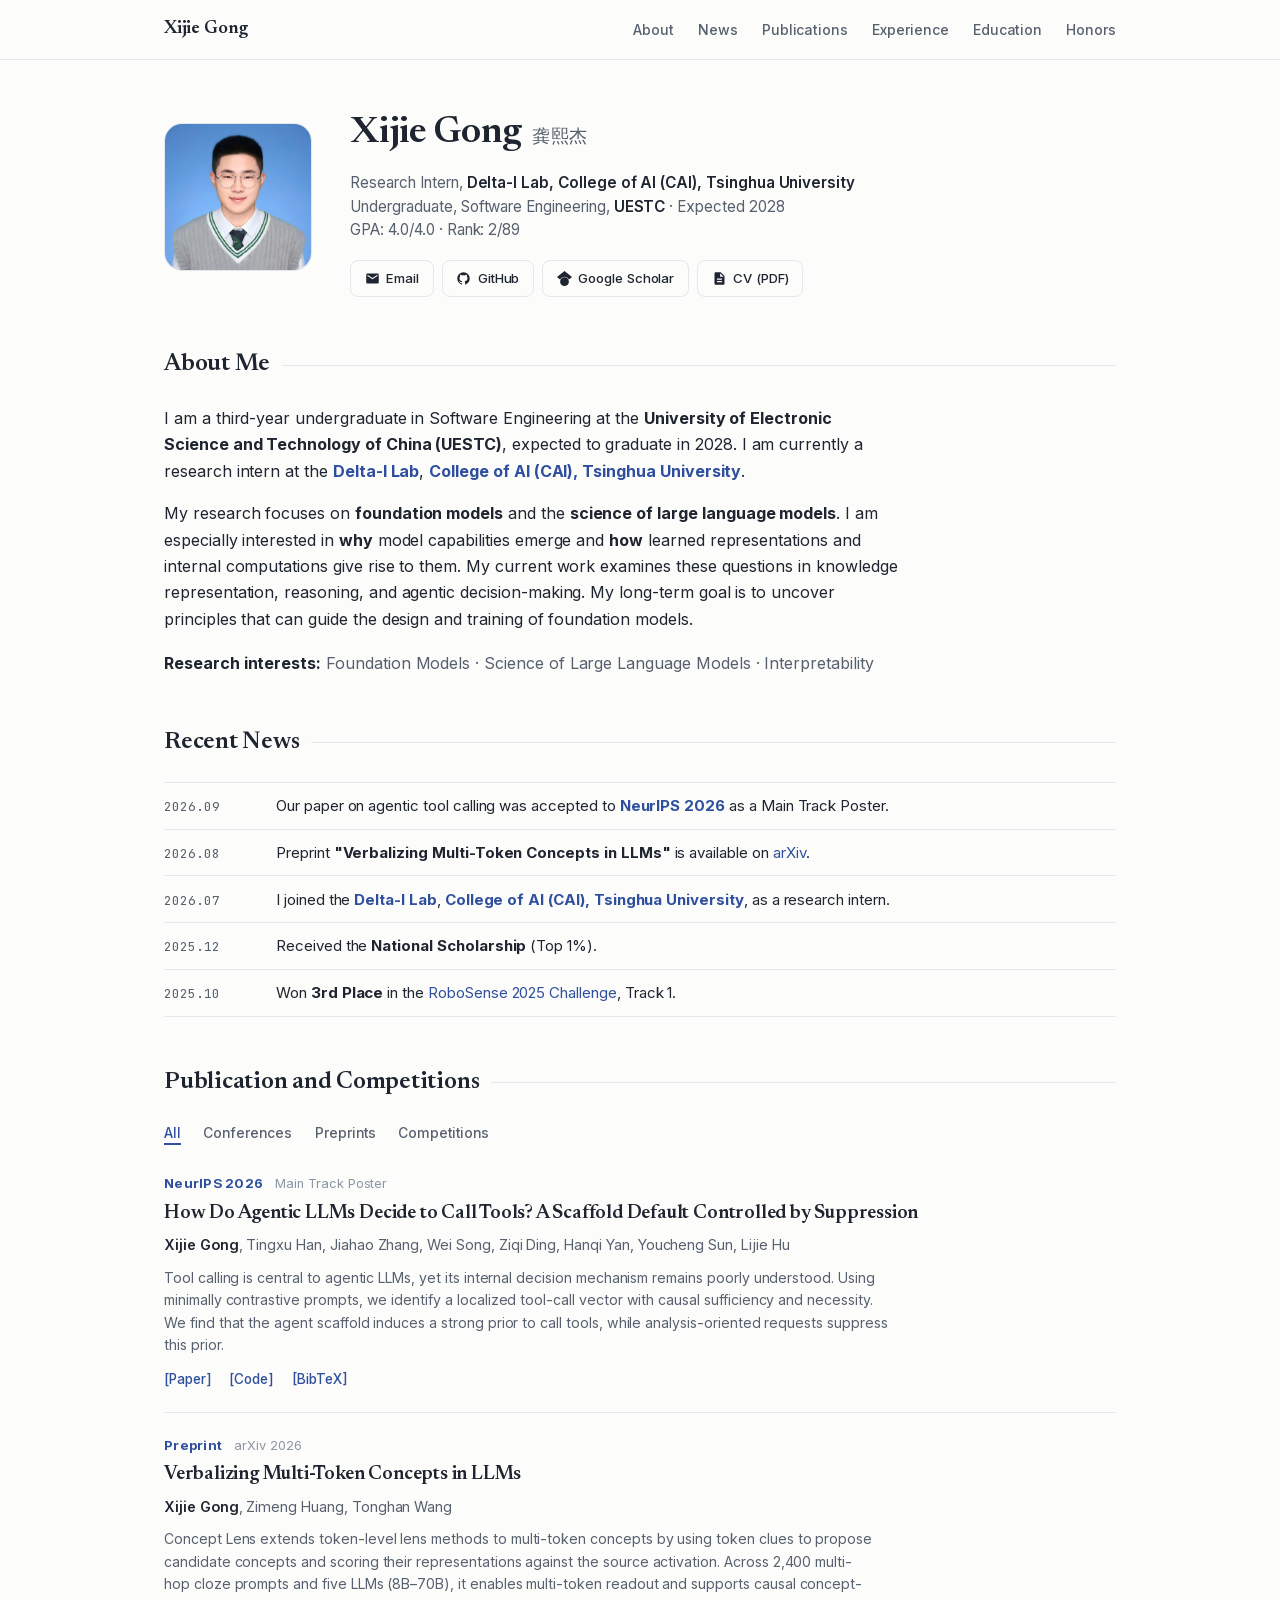
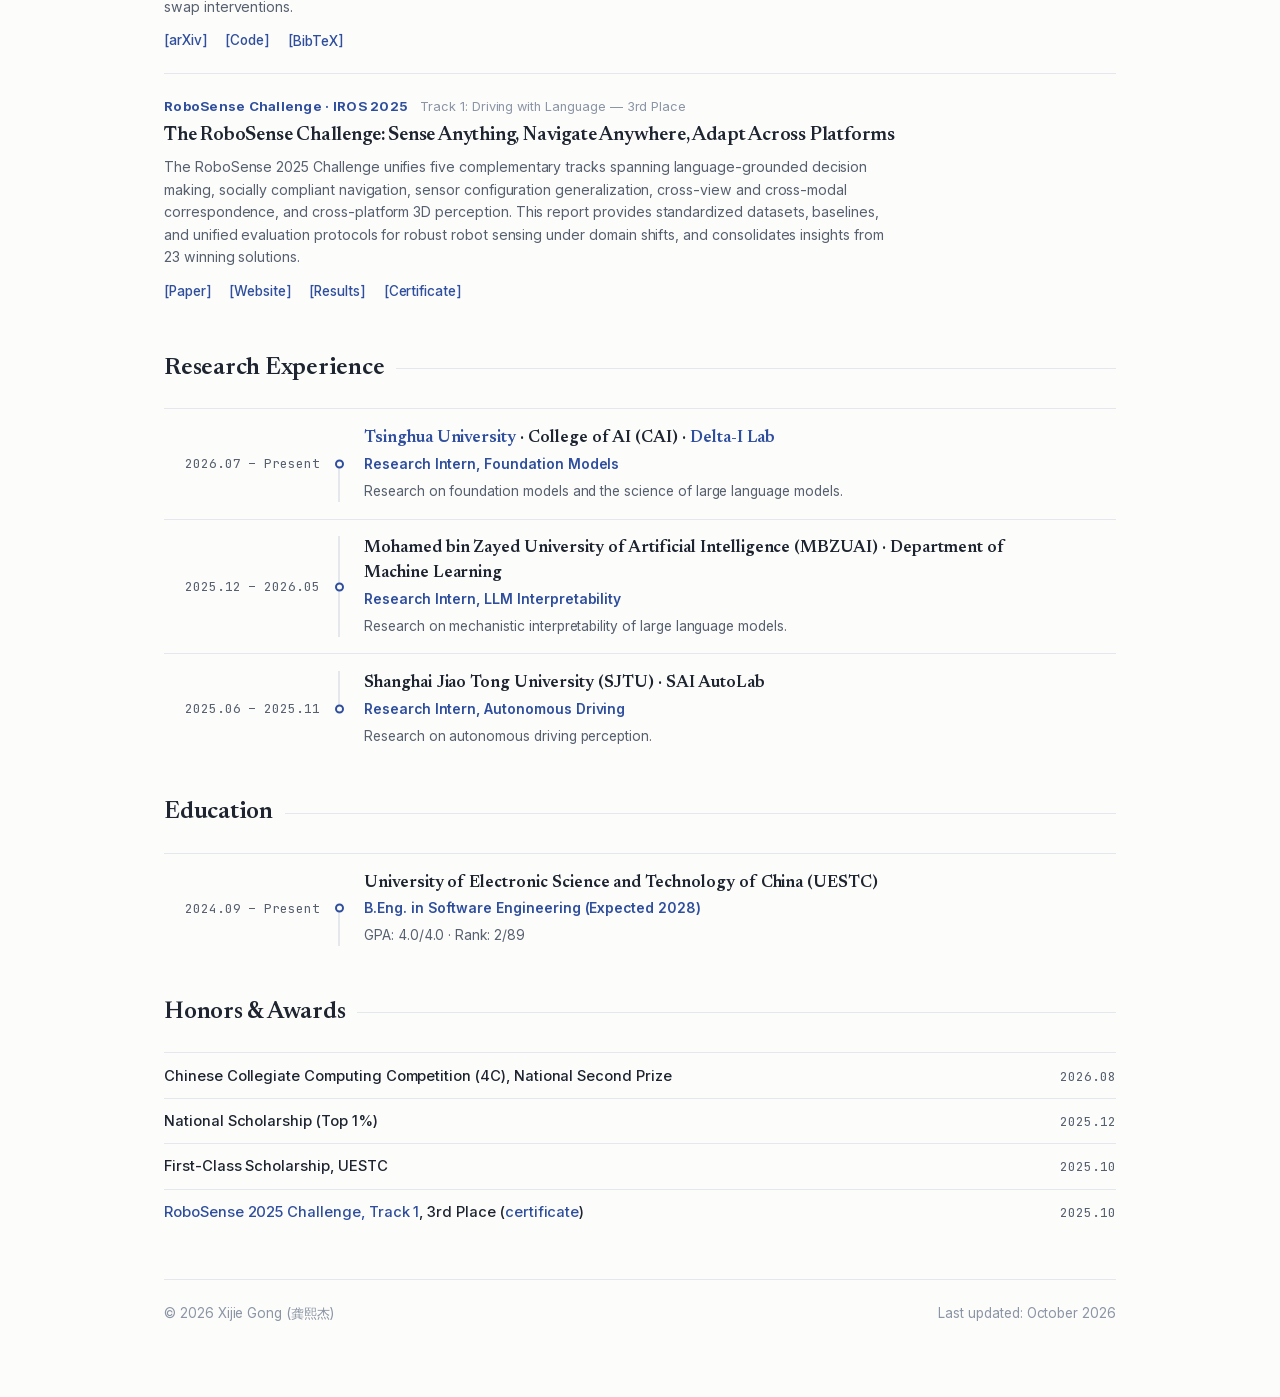
==== commit 93b7e14c: "Add GPA and rank to hero affiliations" ====
--- a/index.html
+++ b/index.html
@@ -42,6 +42,7 @@
         <div class="hero-affils">
           <div class="hero-affil">Research Intern, <strong>Delta-I Lab, College of AI (CAI), Tsinghua University</strong></div>
           <div class="hero-affil">Undergraduate, Software Engineering, <strong>UESTC</strong> &middot; Expected 2028</div>
+          <div class="hero-affil">GPA: 4.0/4.0 &middot; Rank: 2/89</div>
         </div>
         <div class="hero-socials">
           <a class="hero-btn" href="mailto:gongxijie99@gmail.com">
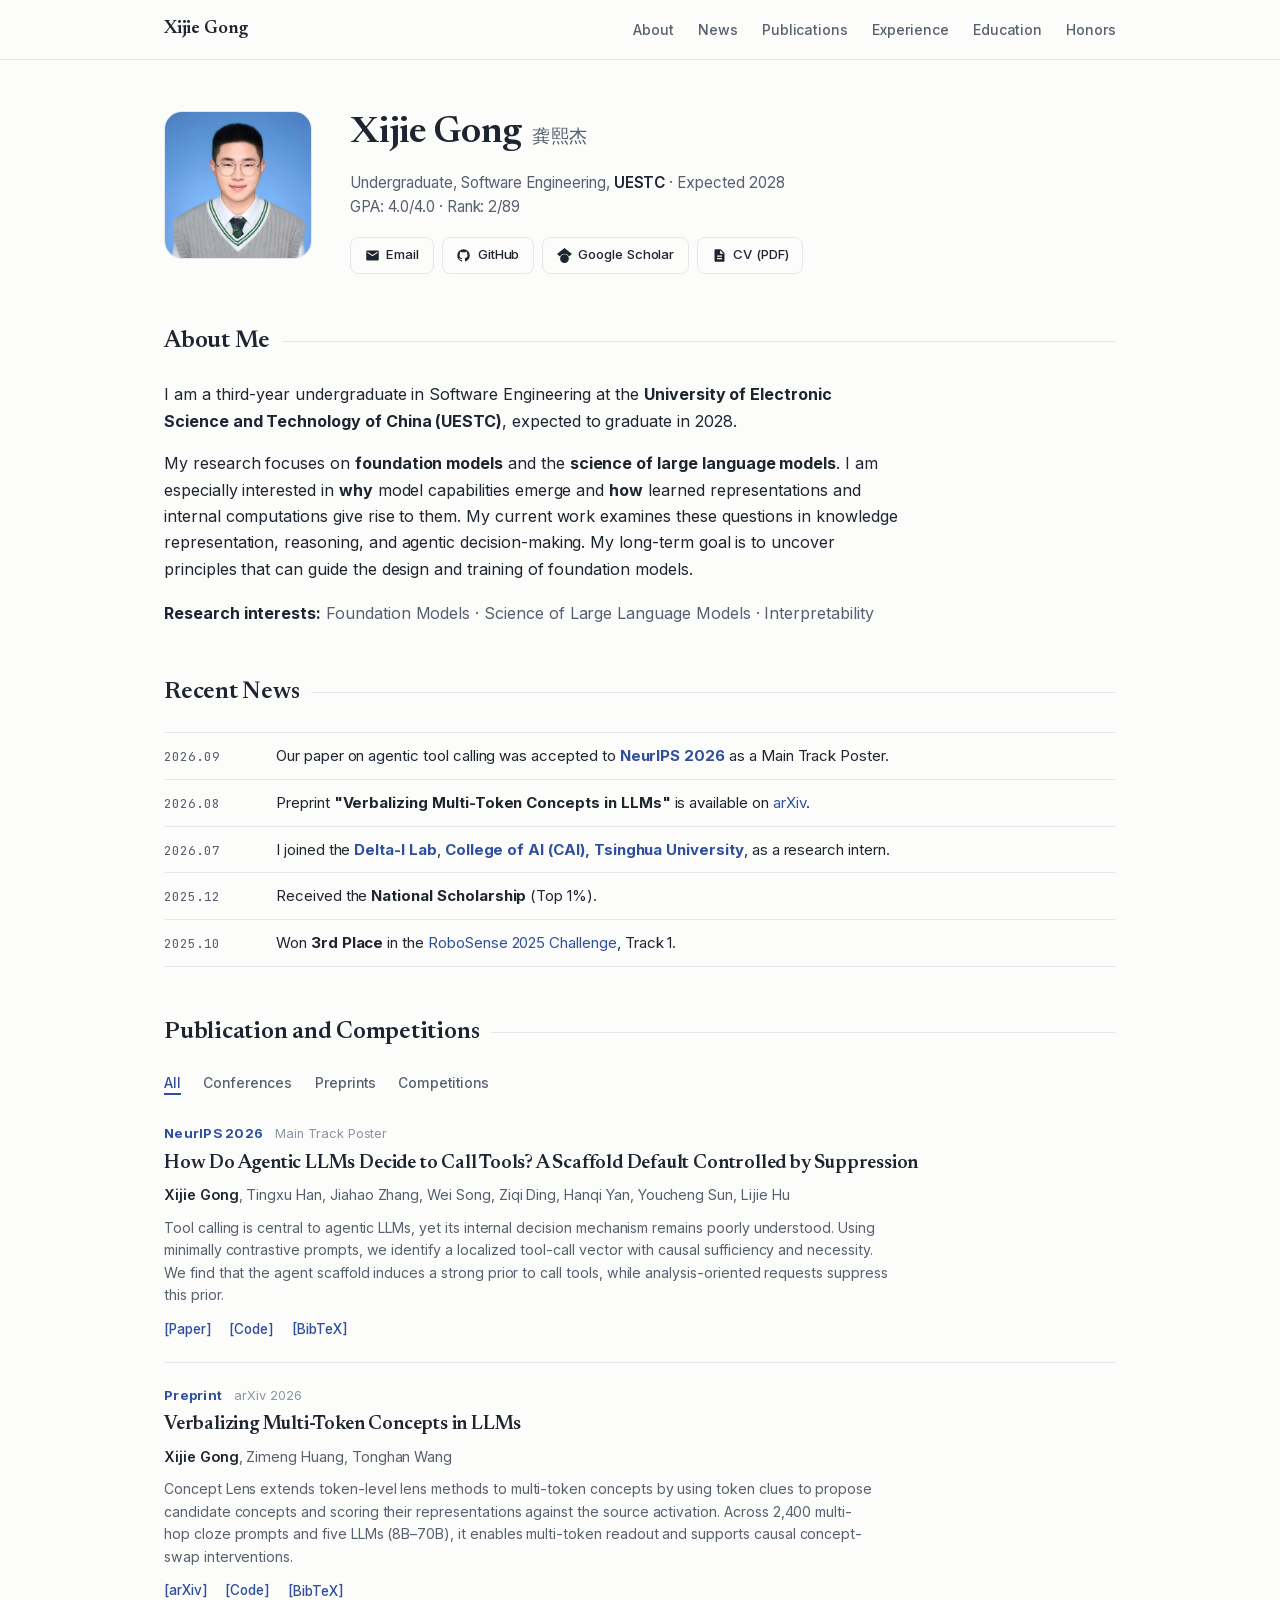
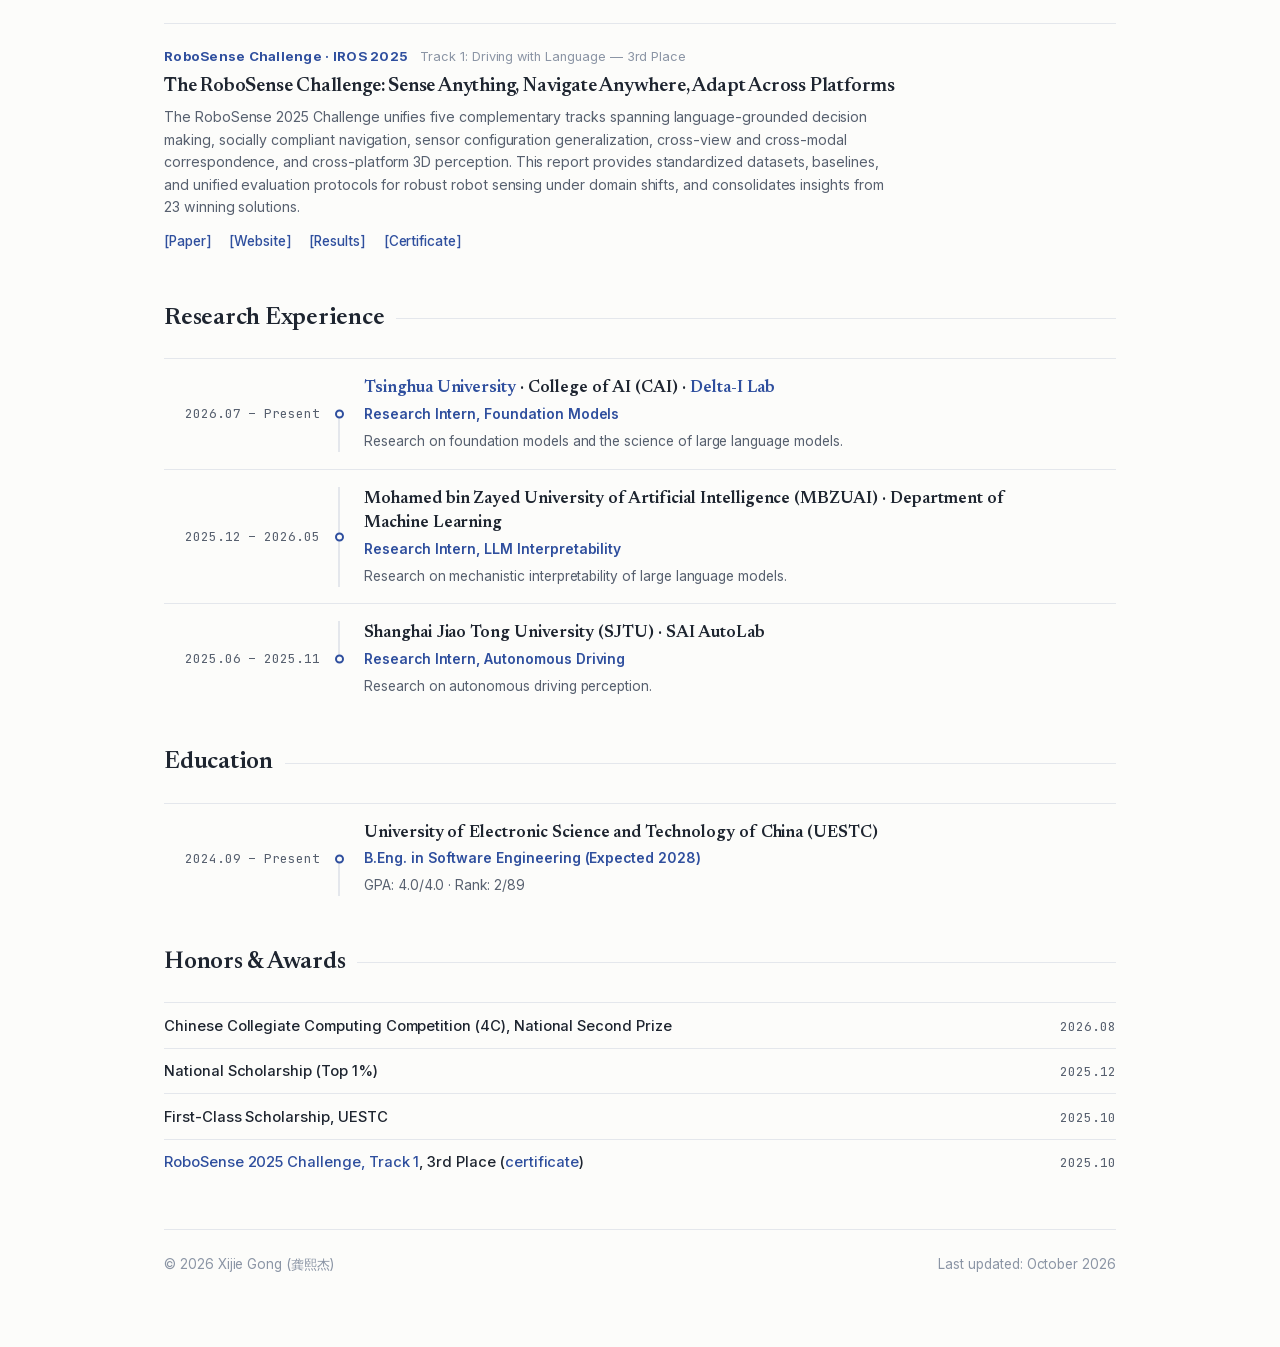
==== commit c7db8ff1: "Update homepage: focus hero affiliation and bio on UESTC" ====
--- a/index.html
+++ b/index.html
@@ -4,7 +4,7 @@
   <meta charset="UTF-8">
   <meta name="viewport" content="width=device-width, initial-scale=1.0">
   <title>Xijie Gong (龚熙杰)</title>
-  <meta name="description" content="Academic homepage of Xijie Gong (龚熙杰). Third-year undergraduate in Software Engineering at UESTC, research intern at Delta-I Lab, College of AI (CAI), Tsinghua University. Research on foundation models and the science of large language models, spanning knowledge representation, reasoning, and agentic decision-making.">
+  <meta name="description" content="Academic homepage of Xijie Gong (龚熙杰). Third-year undergraduate in Software Engineering at UESTC. Research on foundation models and the science of large language models, spanning knowledge representation, reasoning, and agentic decision-making.">
   <link rel="icon" type="image/svg+xml" href="assets/favicon.svg">
   <link rel="stylesheet" href="assets/fonts/fonts.css">
   <link rel="stylesheet" href="style.css">
@@ -40,7 +40,6 @@
           <span class="hero-cn-name">龚熙杰</span>
         </div>
         <div class="hero-affils">
-          <div class="hero-affil">Research Intern, <strong>Delta-I Lab, College of AI (CAI), Tsinghua University</strong></div>
           <div class="hero-affil">Undergraduate, Software Engineering, <strong>UESTC</strong> &middot; Expected 2028</div>
           <div class="hero-affil">GPA: 4.0/4.0 &middot; Rank: 2/89</div>
         </div>
@@ -70,7 +69,7 @@
       <h2 class="section-title">About Me</h2>
       <div class="about">
         <p>
-          I am a third-year undergraduate in Software Engineering at the <strong>University of Electronic Science and Technology of China (UESTC)</strong>, expected to graduate in 2028. I am currently a research intern at the <a href="https://tonghanwang.github.io/" target="_blank" rel="noopener"><strong>Delta-I Lab</strong></a>, <a href="https://collegeai.tsinghua.edu.cn/en/" target="_blank" rel="noopener"><strong>College of AI (CAI), Tsinghua University</strong></a>.
+          I am a third-year undergraduate in Software Engineering at the <strong>University of Electronic Science and Technology of China (UESTC)</strong>, expected to graduate in 2028.
         </p>
         <p>
           My research focuses on <strong>foundation models</strong> and the <strong>science of large language models</strong>. I am especially interested in <strong>why</strong> model capabilities emerge and <strong>how</strong> learned representations and internal computations give rise to them. My current work examines these questions in knowledge representation, reasoning, and agentic decision-making. My long-term goal is to uncover principles that can guide the design and training of foundation models.
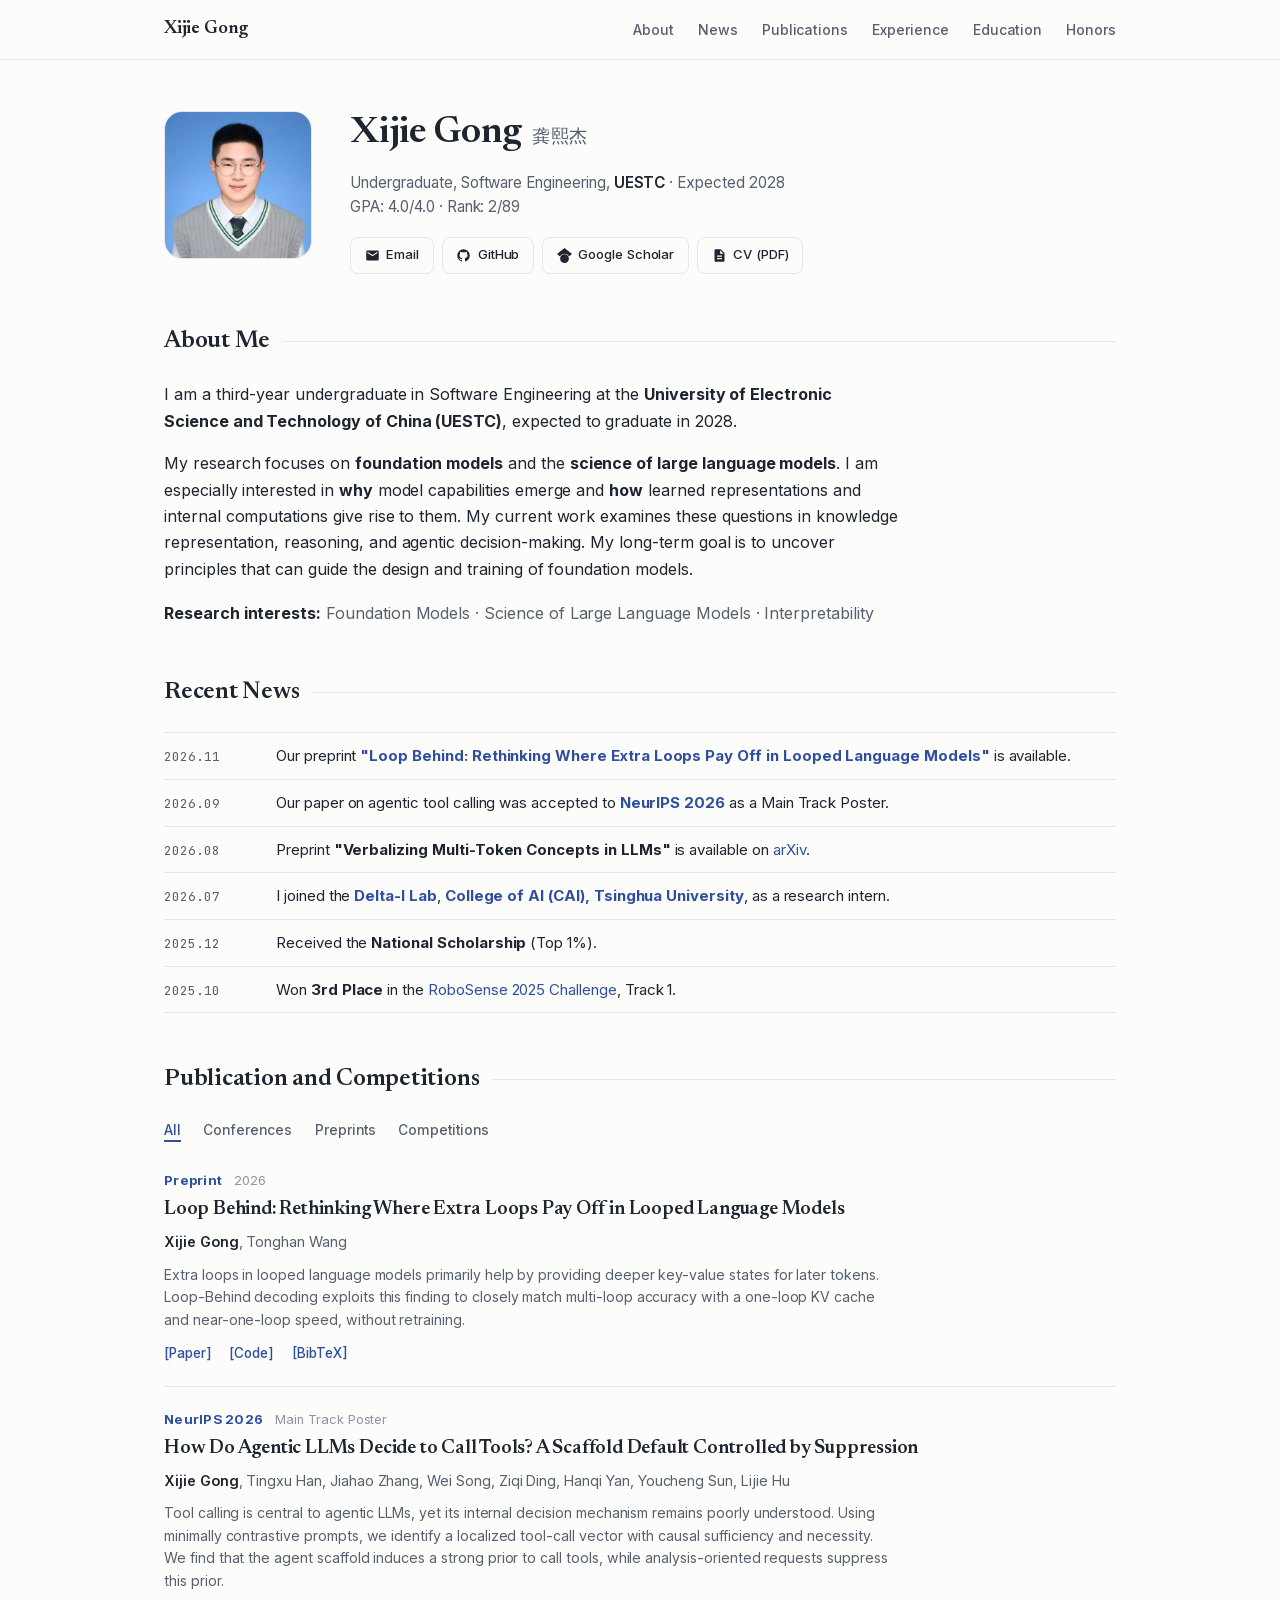
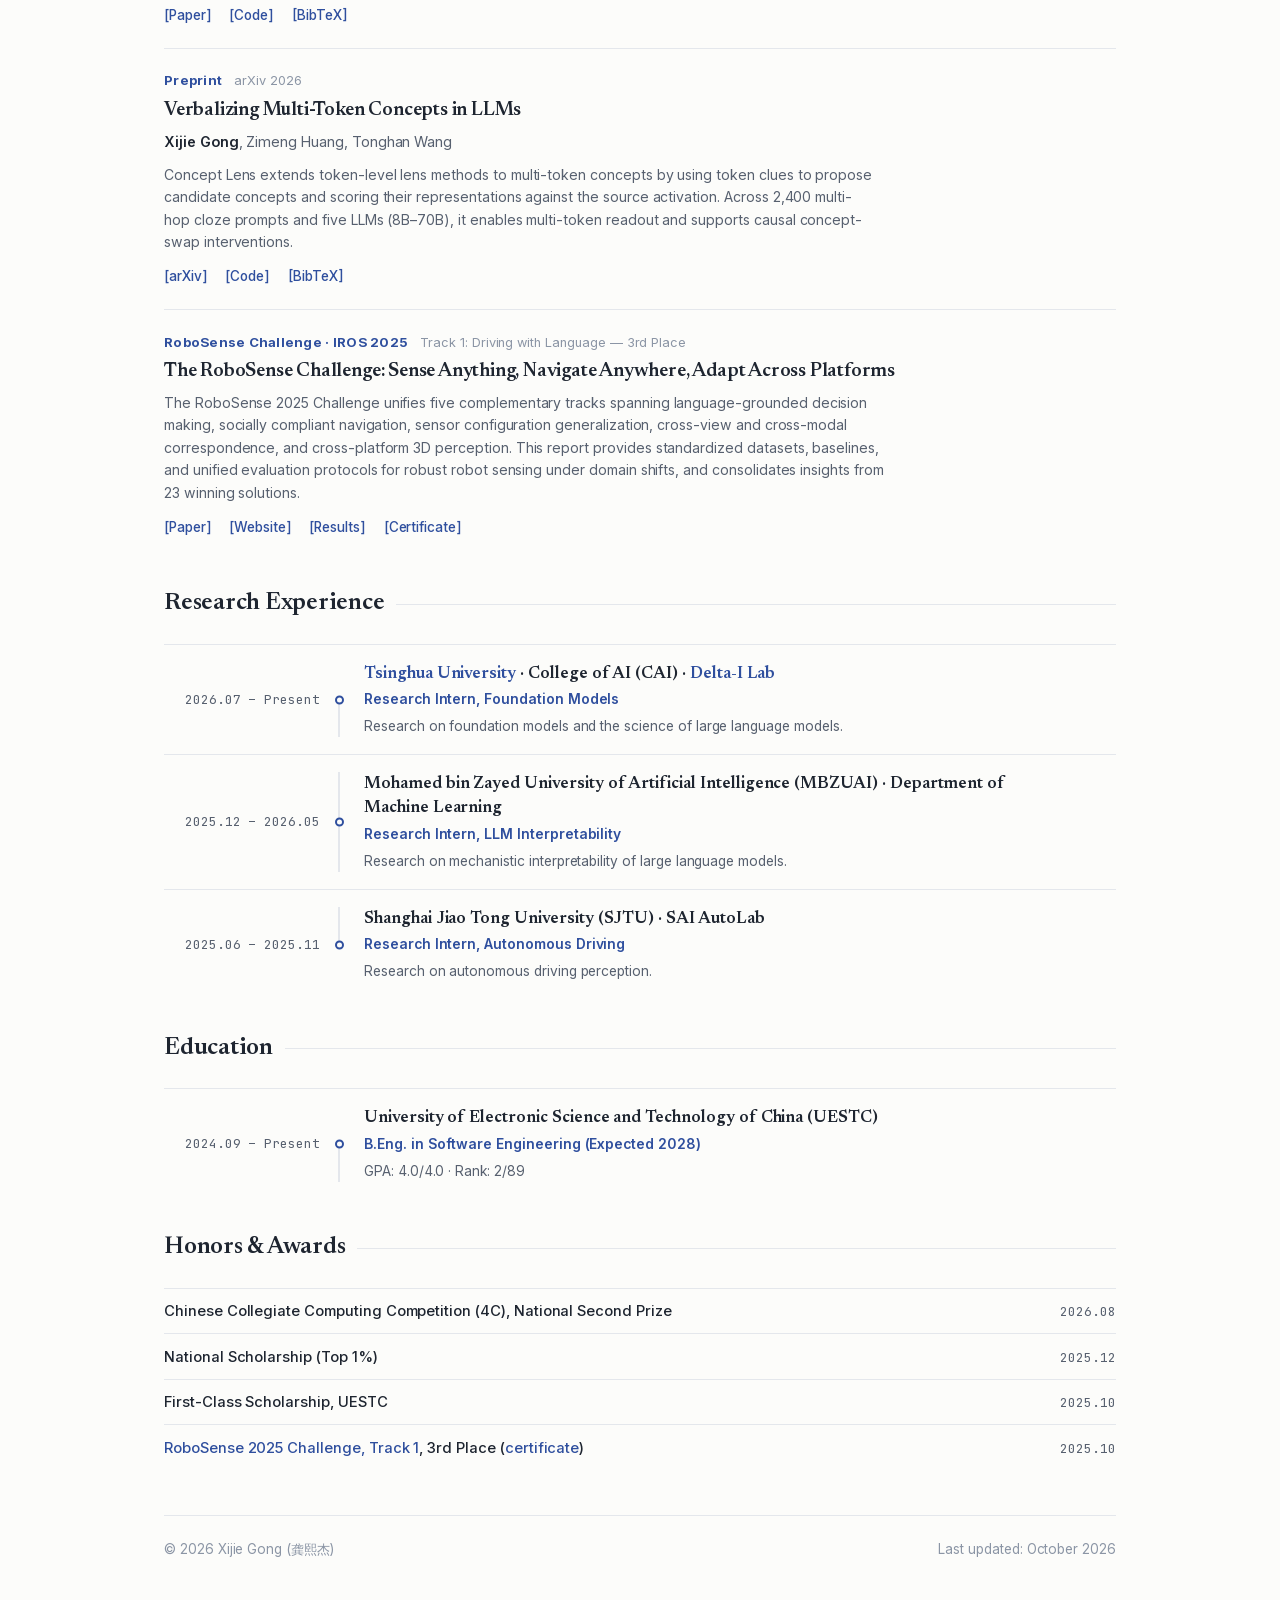
==== commit 5d5508d2: "Add Loop Behind preprint to homepage" ====
--- a/index.html
+++ b/index.html
@@ -4,6 +4,16 @@
   <meta charset="UTF-8">
   <meta name="viewport" content="width=device-width, initial-scale=1.0">
   <title>Xijie Gong (龚熙杰)</title>
+
+  <!-- Google tag (gtag.js) -->
+  <script async src="https://www.googletagmanager.com/gtag/js?id=G-0JT5H48NFQ"></script>
+  <script>
+    window.dataLayer = window.dataLayer || [];
+    function gtag(){dataLayer.push(arguments);}
+    gtag('js', new Date());
+
+    gtag('config', 'G-0JT5H48NFQ');
+  </script>
   <meta name="description" content="Academic homepage of Xijie Gong (龚熙杰). Third-year undergraduate in Software Engineering at UESTC. Research on foundation models and the science of large language models, spanning knowledge representation, reasoning, and agentic decision-making.">
   <link rel="icon" type="image/svg+xml" href="assets/favicon.svg">
   <link rel="stylesheet" href="assets/fonts/fonts.css">
@@ -85,6 +95,10 @@
       <h2 class="section-title">Recent News</h2>
       <div class="news-list">
         <div class="news-item">
+          <span class="news-date">2026.11</span>
+          <span>Our preprint <a href="https://xijiegong.com/loopbehind.pdf" target="_blank" rel="noopener"><strong>"Loop Behind: Rethinking Where Extra Loops Pay Off in Looped Language Models"</strong></a> is available.</span>
+        </div>
+        <div class="news-item">
           <span class="news-date">2026.09</span>
           <span>Our paper on agentic tool calling was accepted to <a href="https://neurips.cc/virtual/2026/poster/148769" target="_blank" rel="noopener"><strong>NeurIPS 2026</strong></a> as a Main Track Poster.</span>
         </div>
@@ -116,6 +130,34 @@
         <button class="filter-btn" onclick="filterPubs('conference', this)">Conferences</button>
         <button class="filter-btn" onclick="filterPubs('preprint', this)">Preprints</button>
         <button class="filter-btn" onclick="filterPubs('competition', this)">Competitions</button>
+      </div>
+
+      <!-- Loop Behind preprint -->
+      <div class="pub-entry" data-cat="preprint">
+        <div class="pub-meta">
+          <span class="pub-venue">Preprint</span>
+          <span class="pub-track">2026</span>
+        </div>
+        <h3 class="pub-title">Loop Behind: Rethinking Where Extra Loops Pay Off in Looped Language Models</h3>
+        <div class="pub-authors">
+          <strong>Xijie Gong</strong>, Tonghan Wang
+        </div>
+        <p class="pub-abstract">
+          Extra loops in looped language models primarily help by providing deeper key-value states for later tokens. Loop-Behind decoding exploits this finding to closely match multi-loop accuracy with a one-loop KV cache and near-one-loop speed, without retraining.
+        </p>
+        <div class="pub-links">
+          <a class="btn-link" href="https://xijiegong.com/loopbehind.pdf" target="_blank" rel="noopener">[Paper]</a>
+          <a class="btn-link" href="https://github.com/XijieGo/LoopBehind" target="_blank" rel="noopener">[Code]</a>
+          <button class="btn-link" onclick="toggleBib('bib-loop-behind')">[BibTeX]</button>
+        </div>
+        <div class="bibtex-pane" id="bib-loop-behind">
+          <button class="copy-btn" onclick="copyBib('bib-loop-behind')">Copy</button>
+@misc{gong2026loopbehind,
+  title  = {Loop Behind: Rethinking Where Extra Loops Pay Off in Looped Language Models},
+  author = {Gong, Xijie and Wang, Tonghan},
+  year   = {2026},
+  url    = {https://xijiegong.com/loopbehind.pdf}
+}</div>
       </div>
 
       <!-- Paper 1: NeurIPS 2026 -->
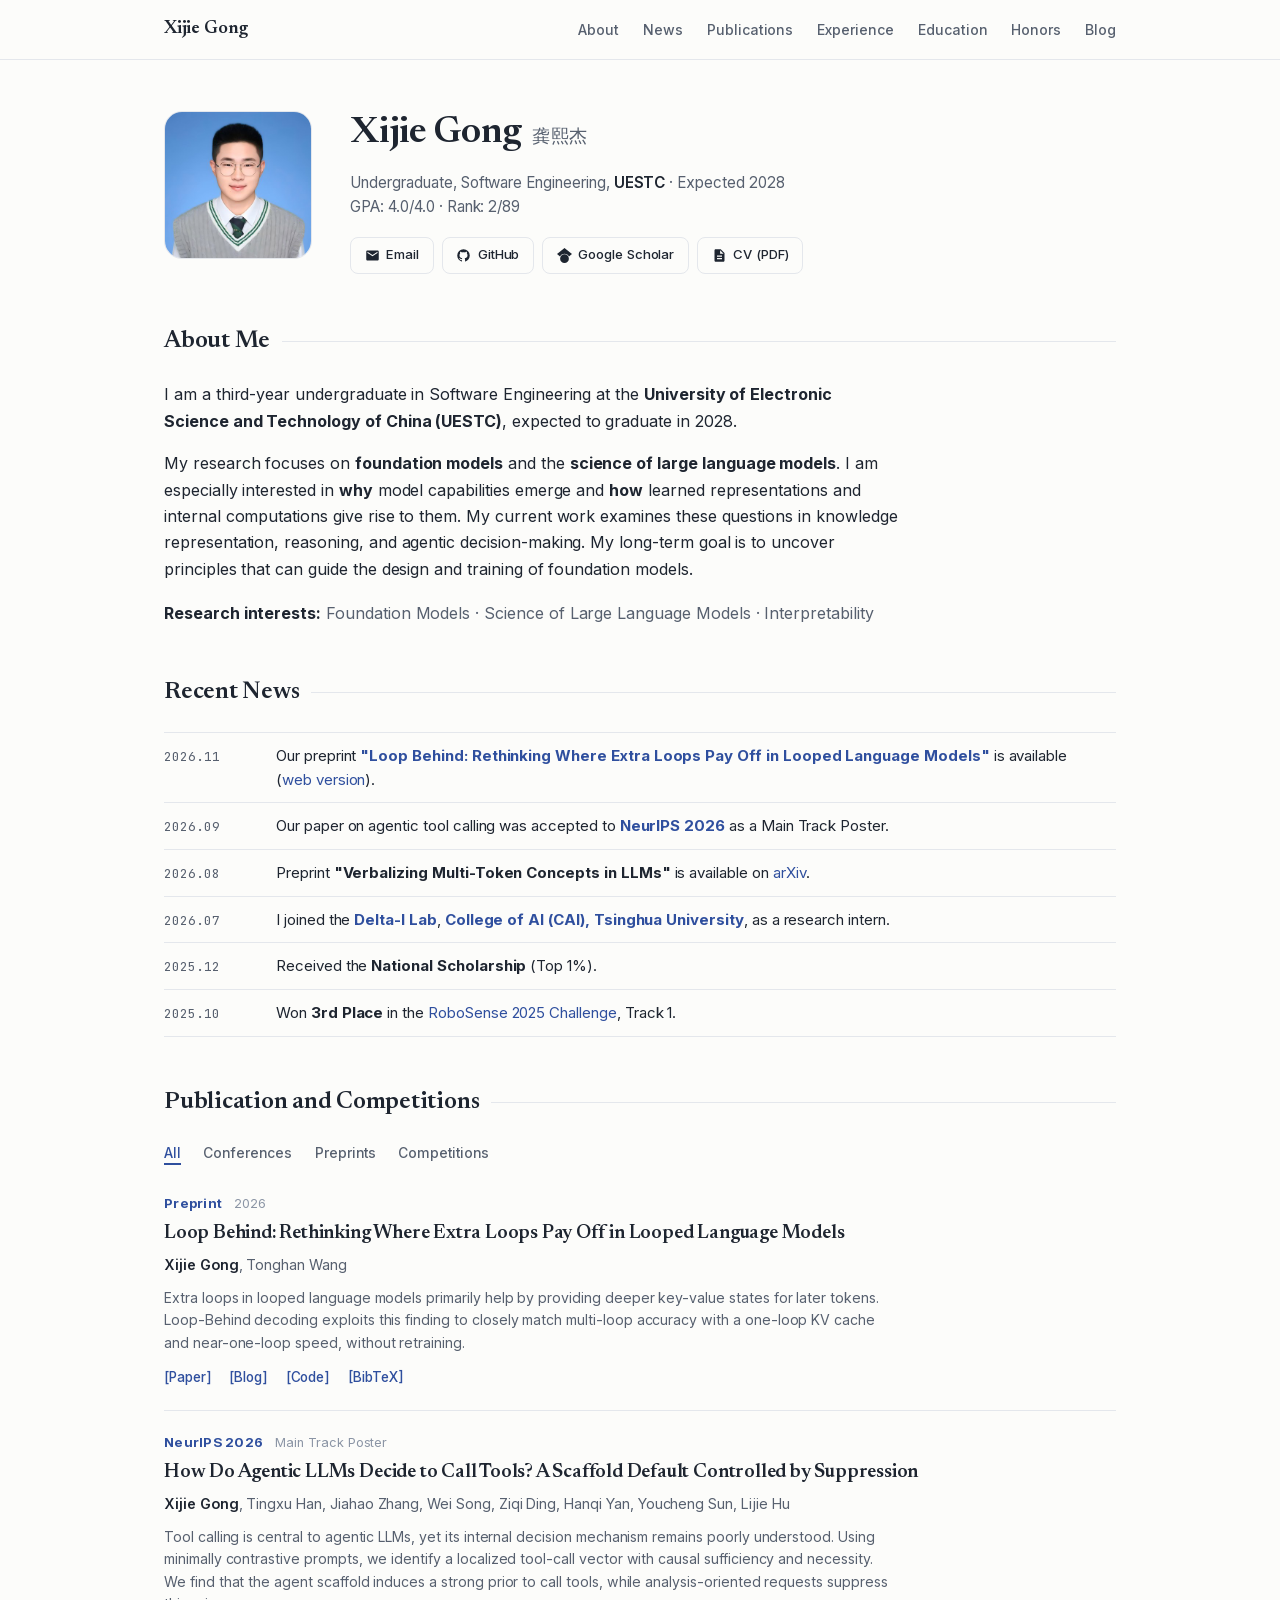
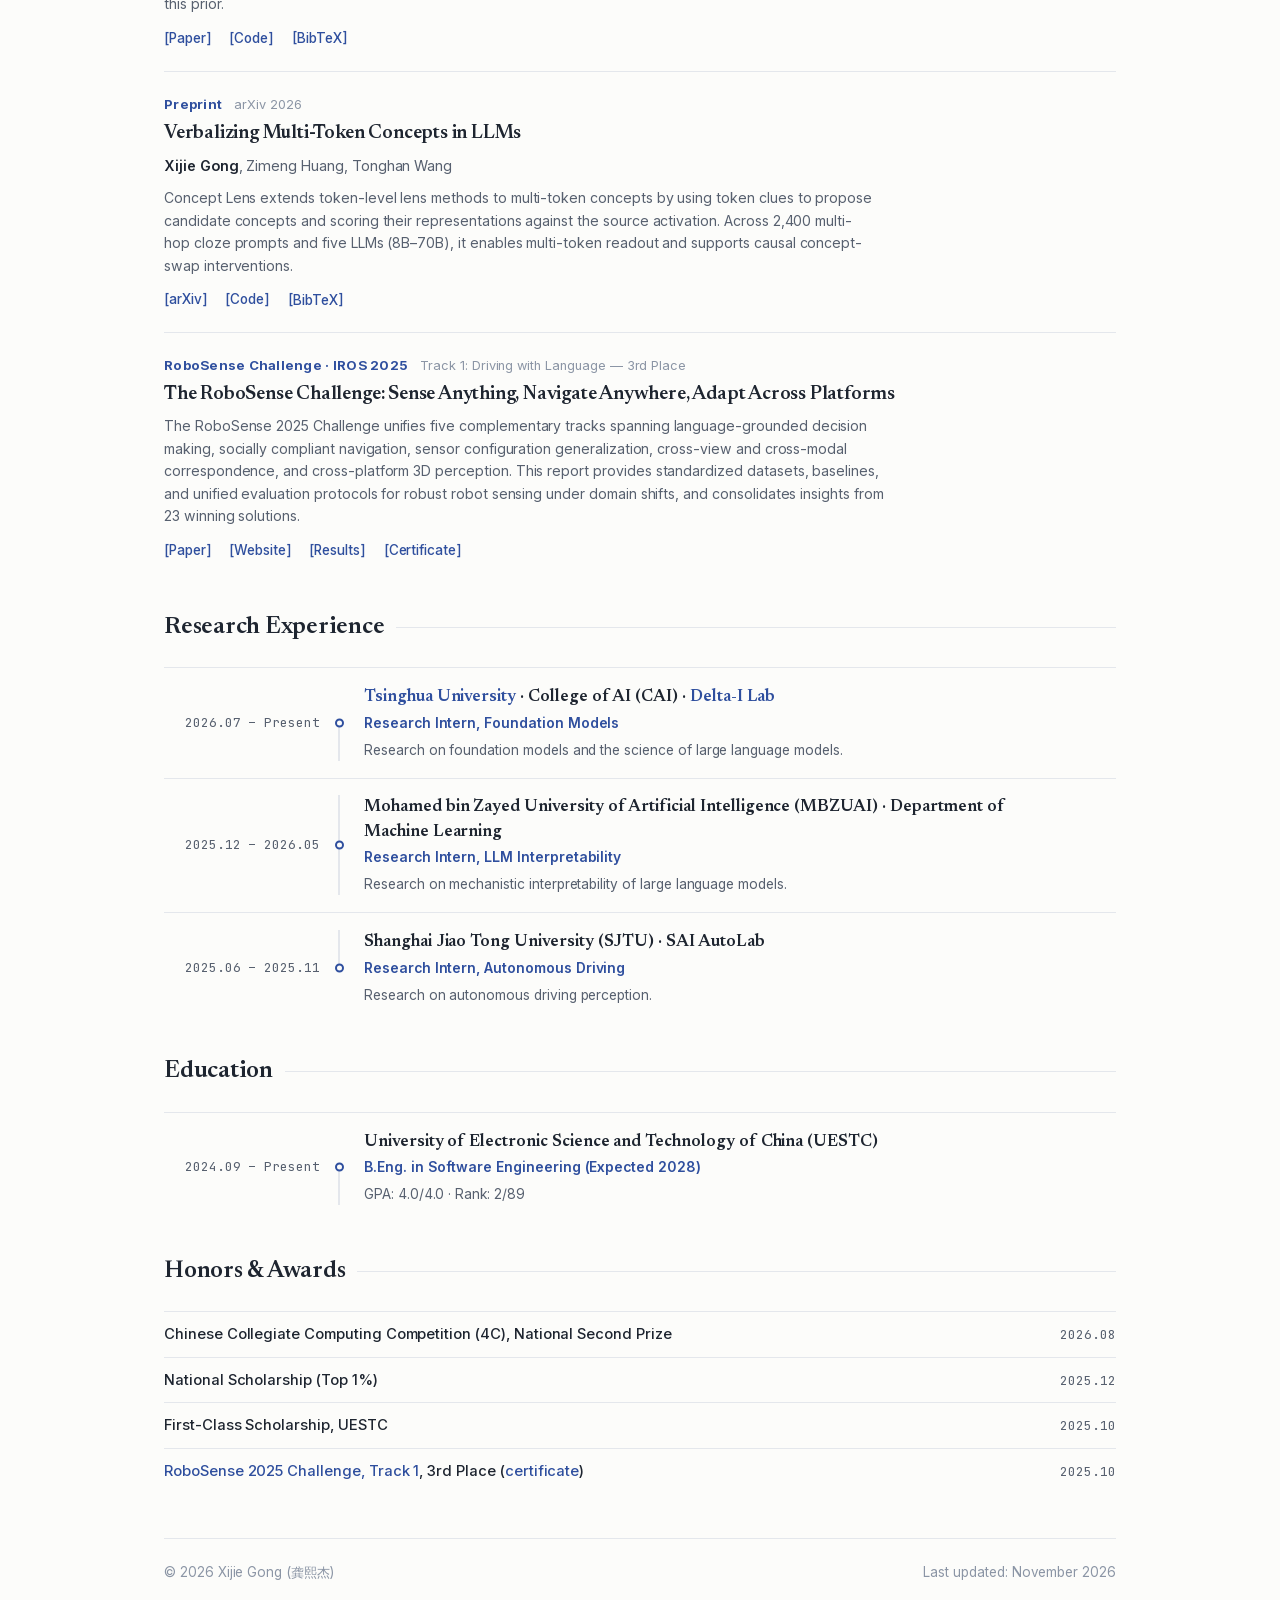
==== commit 72f4474e: "Add academic blog, Loop Behind web paper edition, and SEO setup" ====
--- a/index.html
+++ b/index.html
@@ -15,6 +15,33 @@
     gtag('config', 'G-0JT5H48NFQ');
   </script>
   <meta name="description" content="Academic homepage of Xijie Gong (龚熙杰). Third-year undergraduate in Software Engineering at UESTC. Research on foundation models and the science of large language models, spanning knowledge representation, reasoning, and agentic decision-making.">
+  <link rel="canonical" href="https://xijiegong.com/">
+  <link rel="alternate" type="application/rss+xml" title="Xijie Gong Blog" href="https://xijiegong.com/blog/feed.xml">
+  <meta property="og:type" content="website">
+  <meta property="og:site_name" content="Xijie Gong">
+  <meta property="og:title" content="Xijie Gong (龚熙杰)">
+  <meta property="og:description" content="Academic homepage of Xijie Gong (龚熙杰). Research on foundation models, the science of large language models, and interpretability.">
+  <meta property="og:url" content="https://xijiegong.com/">
+  <meta property="og:image" content="https://xijiegong.com/assets/avatar.jpg">
+  <meta name="twitter:card" content="summary">
+  <script type="application/ld+json">
+  {
+    "@context": "https://schema.org",
+    "@type": "Person",
+    "name": "Xijie Gong",
+    "alternateName": "龚熙杰",
+    "url": "https://xijiegong.com/",
+    "image": "https://xijiegong.com/assets/avatar.jpg",
+    "affiliation": [
+      {"@type": "Organization", "name": "University of Electronic Science and Technology of China (UESTC)"},
+      {"@type": "Organization", "name": "College of AI, Tsinghua University"}
+    ],
+    "sameAs": [
+      "https://github.com/XijieGo",
+      "https://scholar.google.com/citations?user=tP0Wqe4AAAAJ"
+    ]
+  }
+  </script>
   <link rel="icon" type="image/svg+xml" href="assets/favicon.svg">
   <link rel="stylesheet" href="assets/fonts/fonts.css">
   <link rel="stylesheet" href="style.css">
@@ -24,7 +51,7 @@
   <!-- TOP NAVBAR -->
   <nav class="navbar">
     <div class="nav-container">
-      <div class="nav-brand">Xijie Gong</div>
+      <a class="nav-brand" href="#home">Xijie Gong</a>
       <ul class="nav-links">
         <li><a class="nav-link" href="#about">About</a></li>
         <li><a class="nav-link" href="#news">News</a></li>
@@ -32,6 +59,7 @@
         <li><a class="nav-link" href="#experience">Experience</a></li>
         <li><a class="nav-link" href="#education">Education</a></li>
         <li><a class="nav-link" href="#awards">Honors</a></li>
+        <li><a class="nav-link nav-link-keep" href="blog/">Blog</a></li>
       </ul>
     </div>
   </nav>
@@ -96,7 +124,7 @@
       <div class="news-list">
         <div class="news-item">
           <span class="news-date">2026.11</span>
-          <span>Our preprint <a href="https://xijiegong.com/loopbehind.pdf" target="_blank" rel="noopener"><strong>"Loop Behind: Rethinking Where Extra Loops Pay Off in Looped Language Models"</strong></a> is available.</span>
+          <span>Our preprint <a href="https://xijiegong.com/loopbehind.pdf" target="_blank" rel="noopener"><strong>"Loop Behind: Rethinking Where Extra Loops Pay Off in Looped Language Models"</strong></a> is available (<a href="blog/loop-behind/">web version</a>).</span>
         </div>
         <div class="news-item">
           <span class="news-date">2026.09</span>
@@ -138,7 +166,7 @@
           <span class="pub-venue">Preprint</span>
           <span class="pub-track">2026</span>
         </div>
-        <h3 class="pub-title">Loop Behind: Rethinking Where Extra Loops Pay Off in Looped Language Models</h3>
+        <h3 class="pub-title"><a href="blog/loop-behind/">Loop Behind: Rethinking Where Extra Loops Pay Off in Looped Language Models</a></h3>
         <div class="pub-authors">
           <strong>Xijie Gong</strong>, Tonghan Wang
         </div>
@@ -147,6 +175,7 @@
         </p>
         <div class="pub-links">
           <a class="btn-link" href="https://xijiegong.com/loopbehind.pdf" target="_blank" rel="noopener">[Paper]</a>
+          <a class="btn-link" href="blog/loop-behind/">[Blog]</a>
           <a class="btn-link" href="https://github.com/XijieGo/LoopBehind" target="_blank" rel="noopener">[Code]</a>
           <button class="btn-link" onclick="toggleBib('bib-loop-behind')">[BibTeX]</button>
         </div>
@@ -313,7 +342,7 @@
     <!-- FOOTER -->
     <footer class="site-footer">
       <span>&copy; 2026 Xijie Gong (龚熙杰)</span>
-      <span>Last updated: October 2026</span>
+      <span>Last updated: November 2026</span>
     </footer>
 
   </div>
--- a/style.css
+++ b/style.css
@@ -89,6 +89,11 @@
   color: var(--text-main);
 }
 
+a.nav-brand:hover {
+  color: var(--primary);
+  text-decoration: none;
+}
+
 .nav-links {
   display: flex;
   align-items: center;
@@ -102,9 +107,14 @@
   color: var(--text-muted);
 }
 
-.nav-link:hover {
+.nav-link:hover,
+.nav-link.active {
   color: var(--primary);
   text-decoration: none;
+}
+
+.nav-link.active {
+  font-weight: 600;
 }
 
 /* MAIN CONTAINER */
@@ -349,6 +359,15 @@
   color: var(--text-main);
   margin-bottom: 0.4rem;
   text-wrap: pretty;
+}
+
+.pub-title a {
+  color: var(--text-main);
+}
+
+.pub-title a:hover {
+  color: var(--primary);
+  text-decoration: none;
 }
 
 .pub-authors {
@@ -642,7 +661,7 @@
 }
 
 @media (max-width: 620px) {
-  .nav-link {
+  .nav-link:not(.nav-link-keep) {
     display: none;
   }
 
